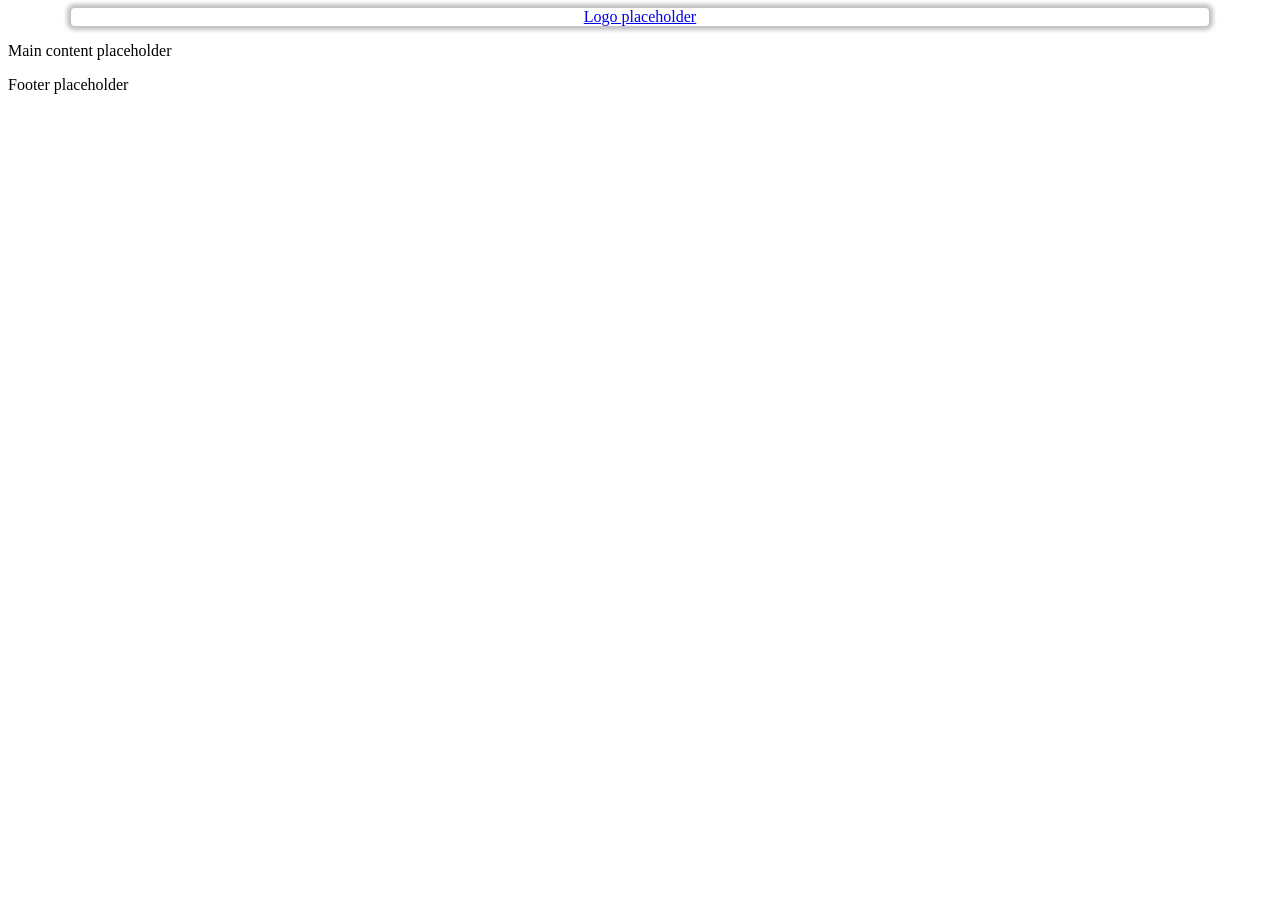
==== index.html @ 46c883f5 "Initial commit with tbase website architecture This is the initial commit for the website rebuilding" ====
<!DOCTYPE html>
<!-- Nikkoshi Pearls website | EN / Main -->
<html lang="en">
<!-- Defining head elements including link to stylesheet & js main script -->
<head>
    <meta charset="UTF-8">
    <meta name="viewport" content="width=device-width, initial-scale=1.0">
    <link rel="stylesheet" type="text/css" href="ressources/static/css/style.css">
    <title>Nikkoshi Pearls</title>
</head>
<header id="home">
    <nav id="HeaderFrame">
        <a href="#home" id="homebtn">Logo placeholder<img src=""></a>
    </nav>
    
</header>
<body>
    <div>
        <p>Main content placeholder</p>
    </div>
    <script src="ressources/script/main.js"></script>
</body>
<footer>
    Footer placeholder
</footer>
</html>
---- ressources/static/css/style.css ----
/* For debugging & test purposes */
html { scroll-behavior: smooth; }

body {
    background-color: white;
} 

#home {
    padding-inline: 5%;
    align-items: center;
    text-align: center;
    margin: auto;
}

#HeaderFrame {
    box-shadow: 0 0 0.25em 0.25em rgba(0, 0, 0, 0.25);
    border-radius: 4px;
}
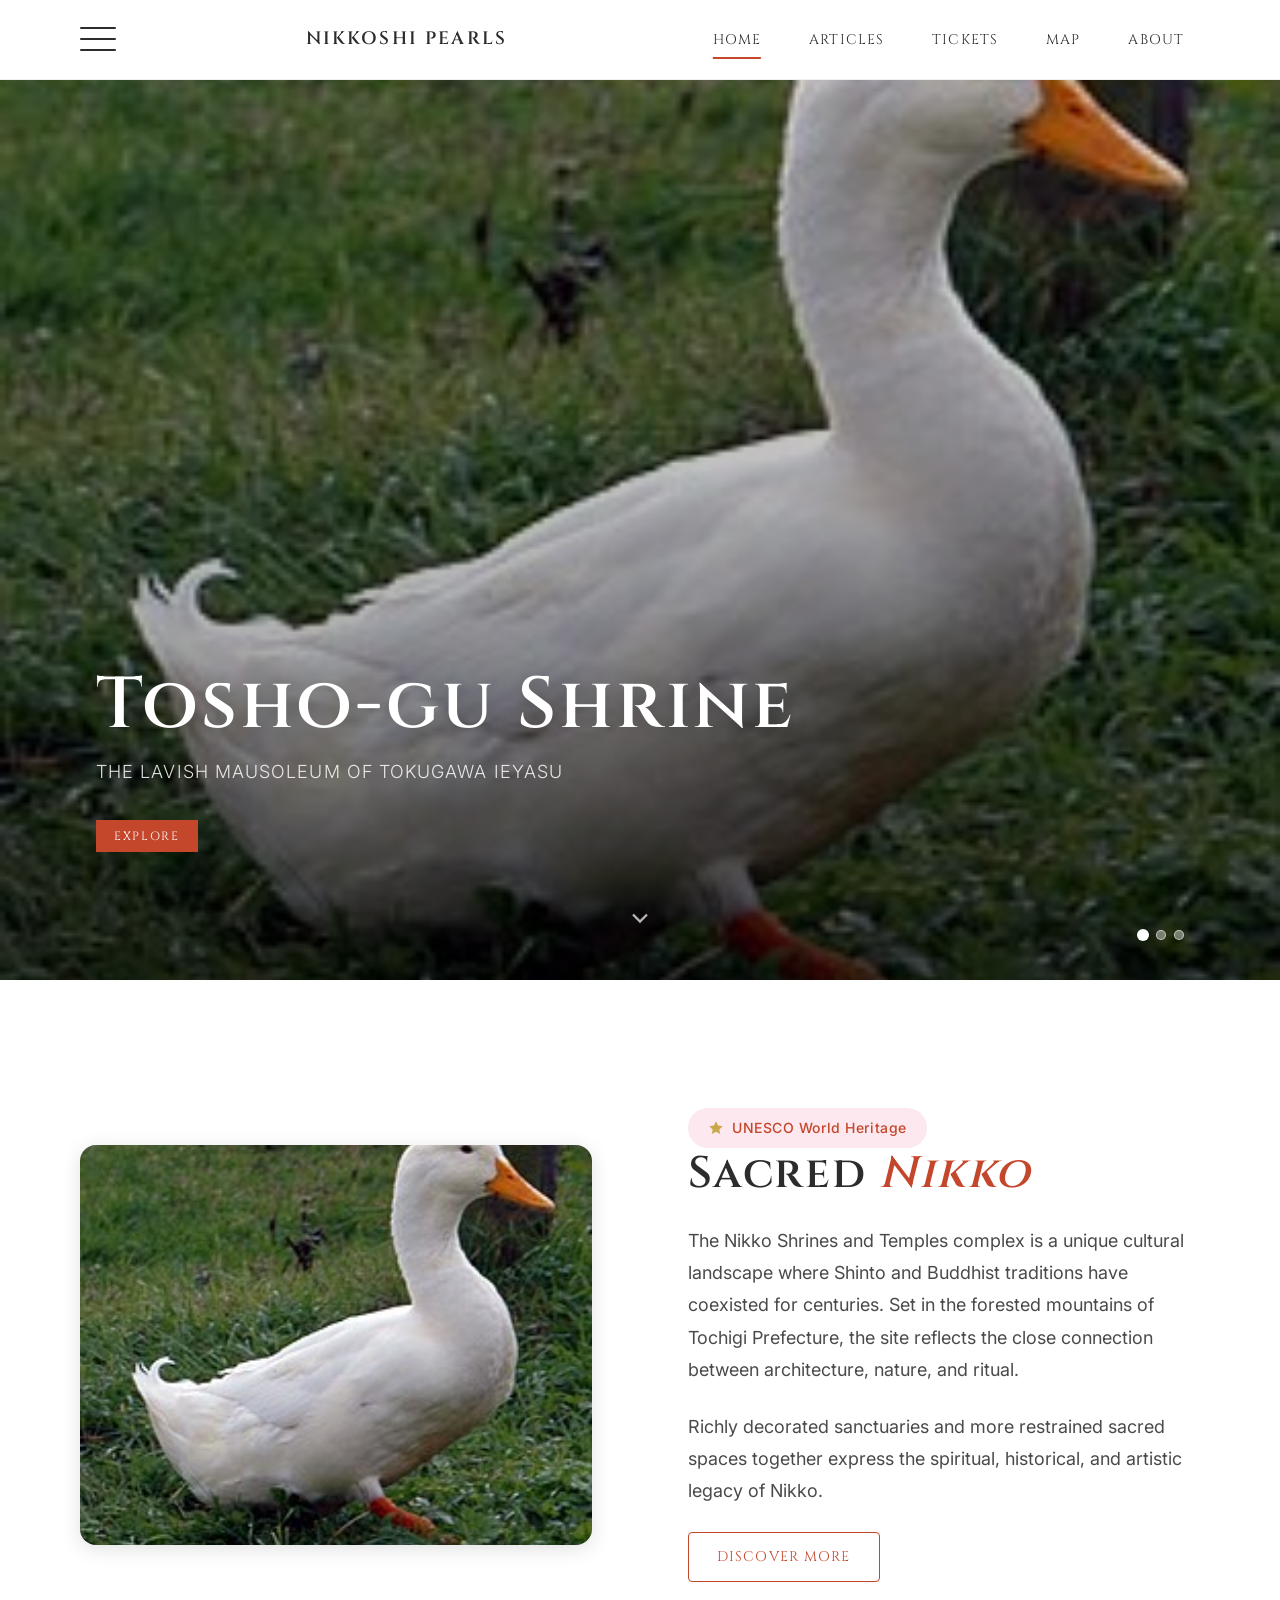
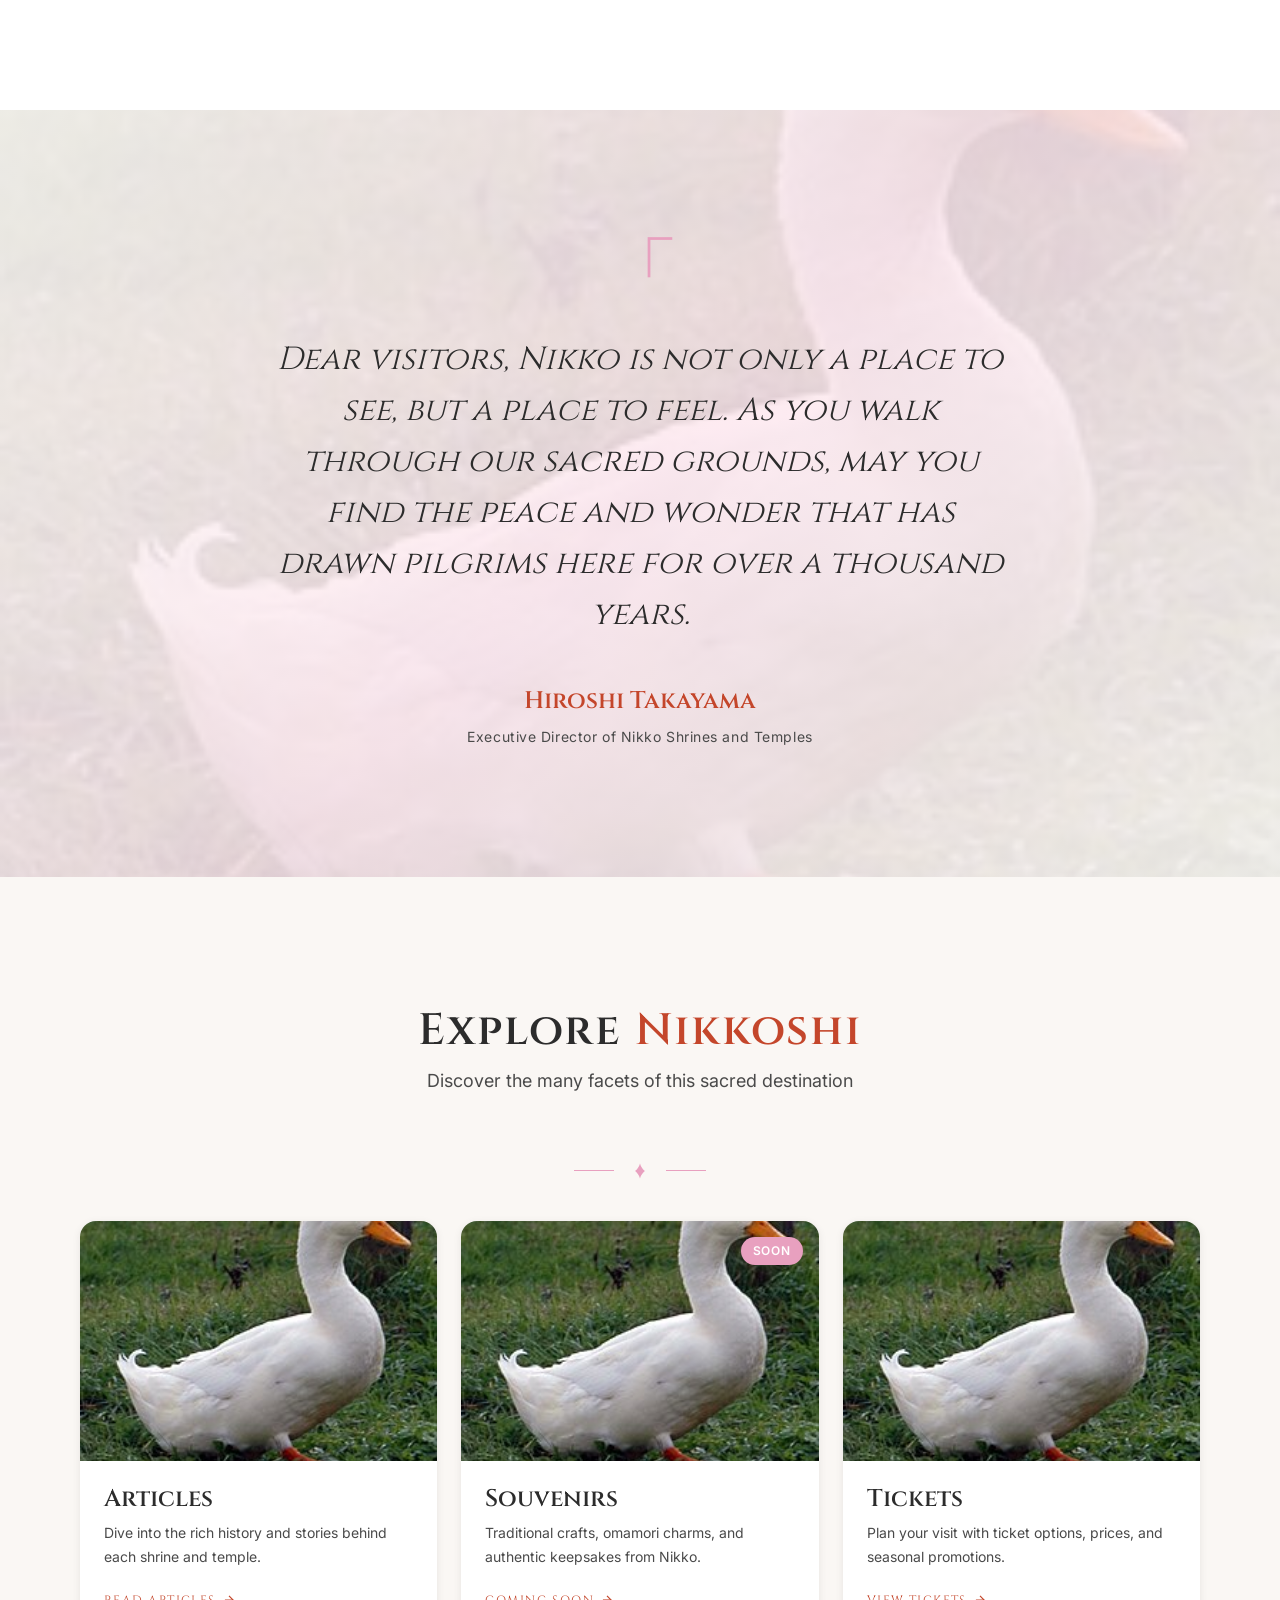
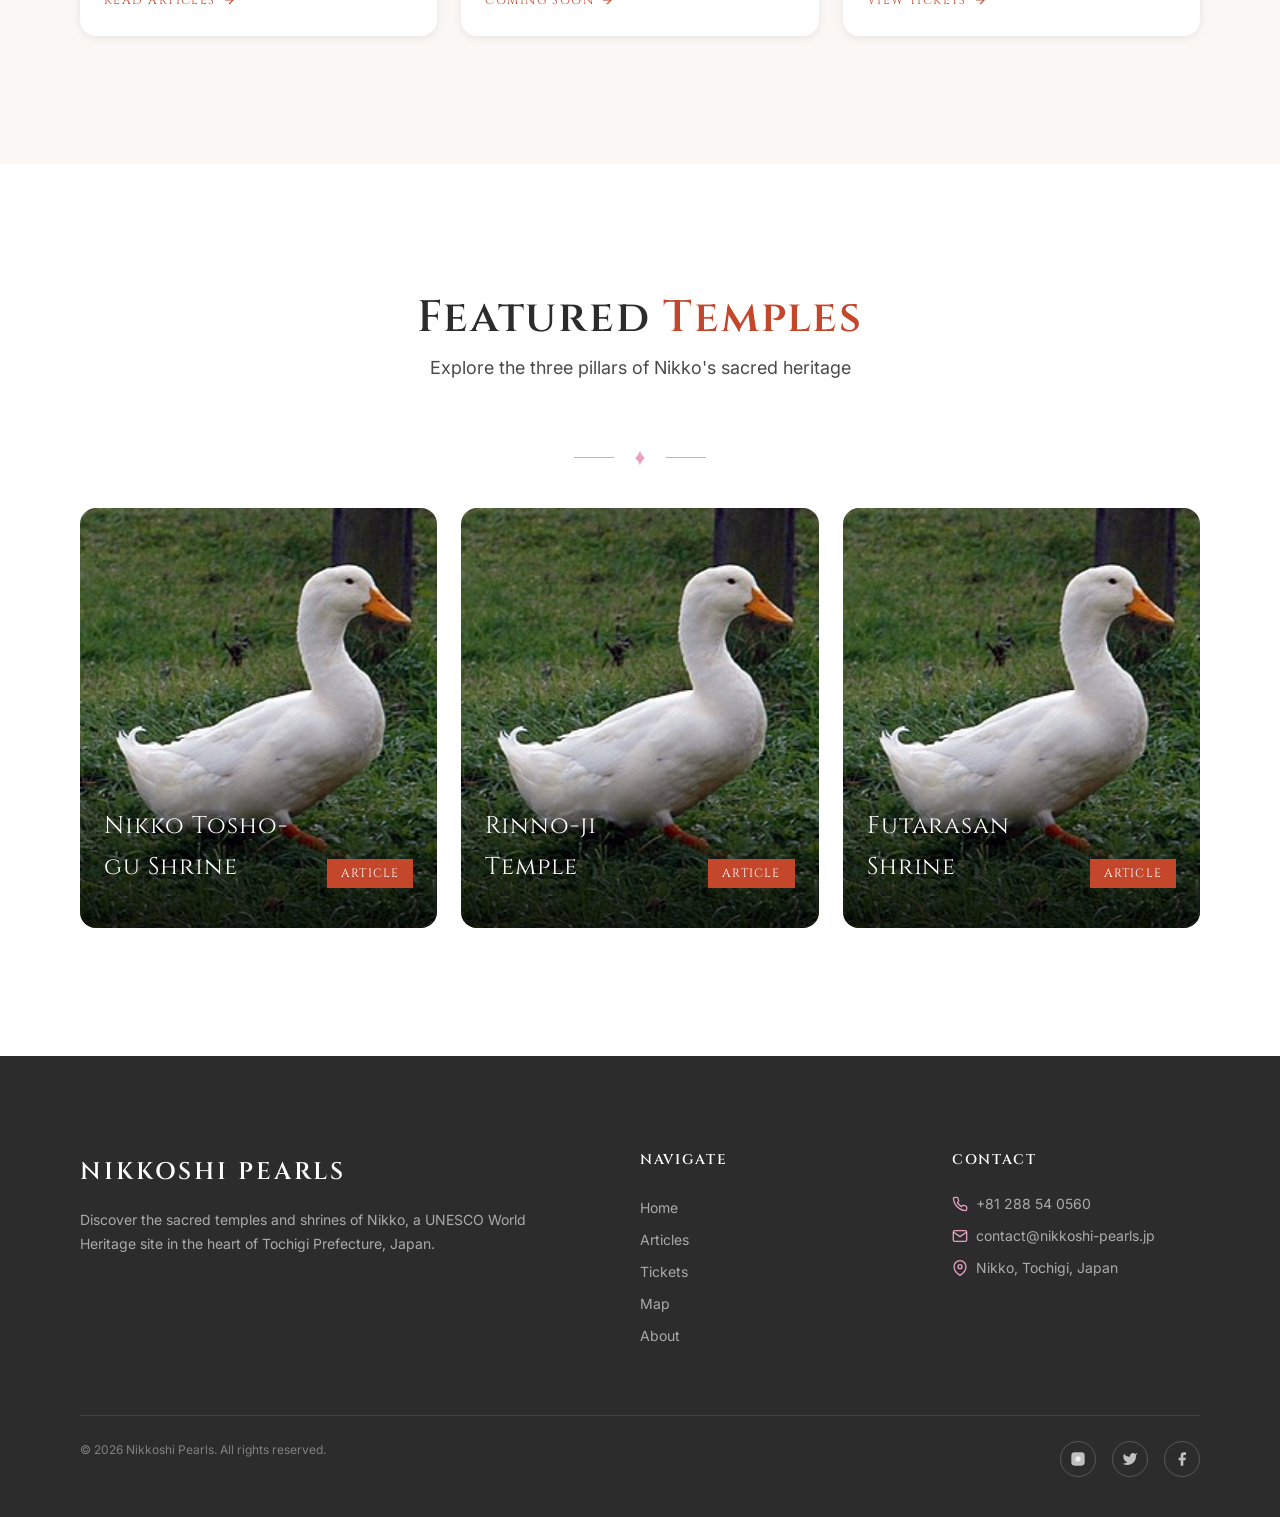
==== commit 790fd862: "Add temple and tickets pages with responsive design and structured content" ====
--- a/index.html
+++ b/index.html
@@ -1,26 +1,286 @@
 <!DOCTYPE html>
 <!-- Nikkoshi Pearls website | EN / Main -->
 <html lang="en">
-<!-- Defining head elements including link to stylesheet & js main script -->
 <head>
     <meta charset="UTF-8">
     <meta name="viewport" content="width=device-width, initial-scale=1.0">
-    <link rel="stylesheet" type="text/css" href="ressources/static/css/style.css">
-    <title>Nikkoshi Pearls</title>
+    <meta name="description" content="Nikkoshi Pearls — Discover the sacred temples and shrines of Nikko, a UNESCO World Heritage site nestled in the mountains of Tochigi Prefecture, Japan.">
+    <meta property="og:title" content="Nikkoshi Pearls — Nikko Temples & Shrines">
+    <meta property="og:description" content="Explore centuries of spiritual heritage at the Nikko Shrines and Temples complex.">
+    <meta property="og:type" content="website">
+
+    <!-- Google Fonts -->
+    <link rel="preconnect" href="https://fonts.googleapis.com">
+    <link rel="preconnect" href="https://fonts.gstatic.com" crossorigin>
+    <link href="https://fonts.googleapis.com/css2?family=Cinzel:wght@400;500;600;700&family=Inter:wght@300;400;500;600&display=swap" rel="stylesheet">
+
+    <!-- Stylesheets -->
+    <link rel="stylesheet" type="text/css" href="ressources/static/css/base.css">
+    <link rel="stylesheet" type="text/css" href="ressources/static/css/home.css">
+
+    <title>Nikkoshi Pearls — Temples & Shrines of Nikko</title>
 </head>
-<header id="home">
-    <nav id="HeaderFrame">
-        <a href="#home" id="homebtn">Logo placeholder<img src=""></a>
-    </nav>
-    
-</header>
 <body>
-    <div>
-        <p>Main content placeholder</p>
+    <!-- ======================== HEADER ======================== -->
+    <header class="site-header" id="site-header">
+        <div class="header-inner">
+            <button class="burger-btn" id="burger-btn" aria-label="Toggle menu">
+                <span></span>
+                <span></span>
+                <span></span>
+            </button>
+
+            <a href="index.html" class="site-logo">
+                <span class="site-logo-text">Nikkoshi Pearls</span>
+            </a>
+
+            <nav class="header-nav">
+                <a href="index.html" class="active">Home</a>
+                <a href="articles.html">Articles</a>
+                <a href="tickets.html">Tickets</a>
+                <a href="map.html">Map</a>
+                <a href="about.html">About</a>
+            </nav>
+        </div>
+    </header>
+
+    <!-- ======================== DROPDOWN MENU ======================== -->
+    <div class="overlay-scrim" id="overlay-scrim"></div>
+    <div class="overlay-menu" id="overlay-menu">
+        <nav class="overlay-nav">
+            <a href="index.html">Home</a>
+            <a href="articles.html">Articles</a>
+            <a href="tickets.html">Tickets</a>
+            <a href="map.html">Map</a>
+            <a href="about.html">About</a>
+            <div class="overlay-divider"></div>
+            <a href="temple.html?id=toshogu">Nikko Tosho-gu</a>
+            <a href="temple.html?id=rinnoji">Rinno-ji Temple</a>
+            <a href="temple.html?id=futarasan">Futarasan Shrine</a>
+        </nav>
+        <div class="overlay-contact">
+            <p>contact@nikkoshi-pearls.jp</p>
+            <p>+81 288 54 0560</p>
+        </div>
     </div>
+
+    <main>
+        <!-- ======================== HERO SECTION ======================== -->
+        <section class="hero" id="hero">
+            <div class="hero-slider" id="hero-slider">
+                <div class="hero-slide active">
+                    <img src="ressources/static/img/placeholder_img.jpg" alt="Nikko Tosho-gu Shrine">
+                    <div class="hero-slide-overlay">
+                        <h1 class="hero-slide-title">Tosho-gu Shrine</h1>
+                        <p class="hero-slide-subtitle">The Lavish Mausoleum of Tokugawa Ieyasu</p>
+                        <a href="temple.html?id=toshogu" class="hero-slide-tag">Explore</a>
+                    </div>
+                </div>
+                <div class="hero-slide">
+                    <img src="ressources/static/img/placeholder_img.jpg" alt="Rinno-ji Temple">
+                    <div class="hero-slide-overlay">
+                        <h1 class="hero-slide-title">Rinno-ji Temple</h1>
+                        <p class="hero-slide-subtitle">Ancient Buddhist Temple of the Tendai Sect</p>
+                        <a href="temple.html?id=rinnoji" class="hero-slide-tag">Explore</a>
+                    </div>
+                </div>
+                <div class="hero-slide">
+                    <img src="ressources/static/img/placeholder_img.jpg" alt="Futarasan Shrine">
+                    <div class="hero-slide-overlay">
+                        <h1 class="hero-slide-title">Futarasan Shrine</h1>
+                        <p class="hero-slide-subtitle">Guardian Shrine of the Sacred Mountains</p>
+                        <a href="temple.html?id=futarasan" class="hero-slide-tag">Explore</a>
+                    </div>
+                </div>
+            </div>
+
+            <div class="hero-dots" id="hero-dots">
+                <button class="hero-dot active" data-slide="0" aria-label="Slide 1"></button>
+                <button class="hero-dot" data-slide="1" aria-label="Slide 2"></button>
+                <button class="hero-dot" data-slide="2" aria-label="Slide 3"></button>
+            </div>
+
+            <a href="#about" class="hero-scroll" aria-label="Scroll down">
+                <svg viewBox="0 0 24 24"><polyline points="6 9 12 15 18 9"></polyline></svg>
+            </a>
+        </section>
+
+        <!-- ======================== ABOUT SECTION ======================== -->
+        <section class="about section-padding" id="about">
+            <div class="container">
+                <div class="about-grid">
+                    <div class="about-image reveal-left">
+                        <img src="ressources/static/img/placeholder_img.jpg" alt="Sacred Nikko pagoda">
+                    </div>
+                    <div class="about-content reveal-right">
+                        <div class="about-badge">
+                            <svg viewBox="0 0 24 24"><polygon points="12 2 15.09 8.26 22 9.27 17 14.14 18.18 21.02 12 17.77 5.82 21.02 7 14.14 2 9.27 8.91 8.26 12 2"/></svg>
+                            UNESCO World Heritage
+                        </div>
+                        <h2>Sacred <span class="text-accent">Nikko</span></h2>
+                        <p>The Nikko Shrines and Temples complex is a unique cultural landscape where Shinto and Buddhist traditions have coexisted for centuries. Set in the forested mountains of Tochigi Prefecture, the site reflects the close connection between architecture, nature, and ritual.</p>
+                        <p>Richly decorated sanctuaries and more restrained sacred spaces together express the spiritual, historical, and artistic legacy of Nikko.</p>
+                        <a href="articles.html" class="btn btn-outline">Discover More</a>
+                    </div>
+                </div>
+            </div>
+        </section>
+
+        <!-- ======================== QUOTE SECTION ======================== -->
+        <section class="quote-section" id="quote">
+            <div class="quote-bg">
+                <img src="ressources/static/img/placeholder_img.jpg" alt="Nikko forest path">
+            </div>
+            <div class="container">
+                <div class="quote-content reveal">
+                    <div class="quote-mark">&#x300C;</div>
+                    <p class="quote-text">Dear visitors, Nikko is not only a place to see, but a place to feel. As you walk through our sacred grounds, may you find the peace and wonder that has drawn pilgrims here for over a thousand years.</p>
+                    <div class="quote-attribution">
+                        <span class="quote-author">Hiroshi Takayama</span>
+                        <span class="quote-role">Executive Director of Nikko Shrines and Temples</span>
+                    </div>
+                </div>
+            </div>
+        </section>
+
+        <!-- ======================== EXPLORE SECTION ======================== -->
+        <section class="explore section-padding" id="explore">
+            <div class="container">
+                <div class="explore-header reveal">
+                    <h2>Explore <span class="text-accent">Nikkoshi</span></h2>
+                    <p>Discover the many facets of this sacred destination</p>
+                </div>
+
+                <div class="section-divider">
+                    <svg viewBox="0 0 24 24"><path d="M12 3c-1.5 6-6 9-6 9s4.5 3 6 9c1.5-6 6-9 6-9s-4.5-3-6-9z"/></svg>
+                </div>
+
+                <div class="explore-grid">
+                    <a href="articles.html" class="explore-card reveal delay-1">
+                        <div class="explore-card-image">
+                            <img src="ressources/static/img/placeholder_img.jpg" alt="Articles">
+                        </div>
+                        <div class="explore-card-body">
+                            <h3 class="explore-card-title">Articles</h3>
+                            <p class="explore-card-desc">Dive into the rich history and stories behind each shrine and temple.</p>
+                            <span class="explore-card-link">Read Articles <svg viewBox="0 0 24 24"><line x1="5" y1="12" x2="19" y2="12"/><polyline points="12 5 19 12 12 19"/></svg></span>
+                        </div>
+                    </a>
+                    <div class="explore-card reveal delay-2">
+                        <span class="explore-card-badge">Soon</span>
+                        <div class="explore-card-image">
+                            <img src="ressources/static/img/placeholder_img.jpg" alt="Souvenirs">
+                        </div>
+                        <div class="explore-card-body">
+                            <h3 class="explore-card-title">Souvenirs</h3>
+                            <p class="explore-card-desc">Traditional crafts, omamori charms, and authentic keepsakes from Nikko.</p>
+                            <span class="explore-card-link">Coming Soon <svg viewBox="0 0 24 24"><line x1="5" y1="12" x2="19" y2="12"/><polyline points="12 5 19 12 12 19"/></svg></span>
+                        </div>
+                    </div>
+                    <a href="tickets.html" class="explore-card reveal delay-3">
+                        <div class="explore-card-image">
+                            <img src="ressources/static/img/placeholder_img.jpg" alt="Tickets">
+                        </div>
+                        <div class="explore-card-body">
+                            <h3 class="explore-card-title">Tickets</h3>
+                            <p class="explore-card-desc">Plan your visit with ticket options, prices, and seasonal promotions.</p>
+                            <span class="explore-card-link">View Tickets <svg viewBox="0 0 24 24"><line x1="5" y1="12" x2="19" y2="12"/><polyline points="12 5 19 12 12 19"/></svg></span>
+                        </div>
+                    </a>
+                </div>
+            </div>
+        </section>
+
+        <!-- ======================== FEATURED ARTICLES ======================== -->
+        <section class="articles section-padding" id="articles">
+            <div class="container">
+                <div class="articles-header reveal">
+                    <h2>Featured <span class="text-accent">Temples</span></h2>
+                    <p>Explore the three pillars of Nikko's sacred heritage</p>
+                </div>
+
+                <div class="section-divider">
+                    <svg viewBox="0 0 24 24"><path d="M12 3c-1.5 6-6 9-6 9s4.5 3 6 9c1.5-6 6-9 6-9s-4.5-3-6-9z"/></svg>
+                </div>
+
+                <div class="articles-grid">
+                    <a href="temple.html?id=toshogu" class="article-card reveal-scale delay-1">
+                        <img src="ressources/static/img/placeholder_img.jpg" alt="Nikko Tosho-gu Shrine">
+                        <div class="article-card-overlay">
+                            <span class="article-card-title">Nikko Tosho-gu Shrine</span>
+                            <span class="article-card-tag">Article</span>
+                        </div>
+                    </a>
+                    <a href="temple.html?id=rinnoji" class="article-card reveal-scale delay-2">
+                        <img src="ressources/static/img/placeholder_img.jpg" alt="Rinno-ji Temple">
+                        <div class="article-card-overlay">
+                            <span class="article-card-title">Rinno-ji Temple</span>
+                            <span class="article-card-tag">Article</span>
+                        </div>
+                    </a>
+                    <a href="temple.html?id=futarasan" class="article-card reveal-scale delay-3">
+                        <img src="ressources/static/img/placeholder_img.jpg" alt="Futarasan Shrine">
+                        <div class="article-card-overlay">
+                            <span class="article-card-title">Futarasan Shrine</span>
+                            <span class="article-card-tag">Article</span>
+                        </div>
+                    </a>
+                </div>
+            </div>
+        </section>
+    </main>
+
+    <!-- ======================== FOOTER ======================== -->
+    <footer class="site-footer">
+        <div class="container">
+            <div class="footer-grid">
+                <div class="footer-brand">
+                    <span class="site-logo-text">Nikkoshi Pearls</span>
+                    <p>Discover the sacred temples and shrines of Nikko, a UNESCO World Heritage site in the heart of Tochigi Prefecture, Japan.</p>
+                </div>
+                <div>
+                    <h4 class="footer-heading">Navigate</h4>
+                    <div class="footer-links">
+                        <a href="index.html">Home</a>
+                        <a href="articles.html">Articles</a>
+                        <a href="tickets.html">Tickets</a>
+                        <a href="map.html">Map</a>
+                        <a href="about.html">About</a>
+                    </div>
+                </div>
+                <div>
+                    <h4 class="footer-heading">Contact</h4>
+                    <div class="footer-contact-item">
+                        <svg viewBox="0 0 24 24"><path d="M22 16.92v3a2 2 0 0 1-2.18 2 19.79 19.79 0 0 1-8.63-3.07 19.5 19.5 0 0 1-6-6 19.79 19.79 0 0 1-3.07-8.67A2 2 0 0 1 4.11 2h3a2 2 0 0 1 2 1.72c.127.96.361 1.903.7 2.81a2 2 0 0 1-.45 2.11L8.09 9.91a16 16 0 0 0 6 6l1.27-1.27a2 2 0 0 1 2.11-.45c.907.339 1.85.573 2.81.7A2 2 0 0 1 22 16.92z"/></svg>
+                        <span>+81 288 54 0560</span>
+                    </div>
+                    <div class="footer-contact-item">
+                        <svg viewBox="0 0 24 24"><path d="M4 4h16c1.1 0 2 .9 2 2v12c0 1.1-.9 2-2 2H4c-1.1 0-2-.9-2-2V6c0-1.1.9-2 2-2z"/><polyline points="22,6 12,13 2,6"/></svg>
+                        <span>contact@nikkoshi-pearls.jp</span>
+                    </div>
+                    <div class="footer-contact-item">
+                        <svg viewBox="0 0 24 24"><path d="M21 10c0 7-9 13-9 13s-9-6-9-13a9 9 0 0 1 18 0z"/><circle cx="12" cy="10" r="3"/></svg>
+                        <span>Nikko, Tochigi, Japan</span>
+                    </div>
+                </div>
+            </div>
+            <div class="footer-bottom">
+                <p>&copy; 2026 Nikkoshi Pearls. All rights reserved.</p>
+                <div class="footer-socials">
+                    <a href="#" aria-label="Instagram">
+                        <svg viewBox="0 0 24 24"><rect x="2" y="2" width="20" height="20" rx="5" ry="5"/><path d="M16 11.37A4 4 0 1112.63 8 4 4 0 0116 11.37z"/><line x1="17.5" y1="6.5" x2="17.51" y2="6.5"/></svg>
+                    </a>
+                    <a href="#" aria-label="Twitter">
+                        <svg viewBox="0 0 24 24"><path d="M23 3a10.9 10.9 0 01-3.14 1.53 4.48 4.48 0 00-7.86 3v1A10.66 10.66 0 013 4s-4 9 5 13a11.64 11.64 0 01-7 2c9 5 20 0 20-11.5a4.5 4.5 0 00-.08-.83A7.72 7.72 0 0023 3z"/></svg>
+                    </a>
+                    <a href="#" aria-label="Facebook">
+                        <svg viewBox="0 0 24 24"><path d="M18 2h-3a5 5 0 00-5 5v3H7v4h3v8h4v-8h3l1-4h-4V7a1 1 0 011-1h3z"/></svg>
+                    </a>
+                </div>
+            </div>
+        </div>
+    </footer>
+
     <script src="ressources/script/main.js"></script>
 </body>
-<footer>
-    Footer placeholder
-</footer>
 </html>
--- a/ressources/static/css/base.css
+++ b/ressources/static/css/base.css
@@ -0,0 +1,840 @@
+/* ============================================
+   NIKKOSHI PEARLS — Base Styles
+   Shared across all pages
+   ============================================ */
+
+/* --- Google Fonts loaded in HTML --- */
+
+/* ===================== CSS VARIABLES ===================== */
+:root {
+    /* Colors */
+    --color-white: #FFFFFF;
+    --color-snow: #FAF7F4;
+    --color-charcoal: #2C2C2C;
+    --color-charcoal-light: #4A4A4A;
+    --color-vermillion: #C4462B;
+    --color-vermillion-dark: #A33822;
+    --color-sakura: #E8A0BF;
+    --color-sakura-light: #FDE8EF;
+    --color-gold: #C9A84C;
+    --color-gold-light: #E8D9A0;
+    --color-overlay: rgba(44, 44, 44, 0.7);
+    --color-overlay-light: rgba(44, 44, 44, 0.4);
+
+    /* Typography */
+    --font-display: 'Cinzel', serif;
+    --font-body: 'Inter', sans-serif;
+    --font-size-xs: 0.75rem;
+    --font-size-sm: 0.875rem;
+    --font-size-base: 1rem;
+    --font-size-md: 1.125rem;
+    --font-size-lg: 1.5rem;
+    --font-size-xl: 2rem;
+    --font-size-2xl: 2.75rem;
+    --font-size-3xl: 3.5rem;
+    --font-size-hero: 4.5rem;
+
+    /* Spacing */
+    --space-xs: 0.5rem;
+    --space-sm: 1rem;
+    --space-md: 1.5rem;
+    --space-lg: 2.5rem;
+    --space-xl: 4rem;
+    --space-2xl: 6rem;
+    --space-3xl: 8rem;
+
+    /* Layout */
+    --max-width: 1200px;
+    --header-height: 80px;
+    --header-height-compact: 60px;
+
+    /* Transitions */
+    --transition-fast: 0.2s ease;
+    --transition-base: 0.4s ease;
+    --transition-slow: 0.7s ease;
+    --transition-slider: 1s ease-in-out;
+
+    /* Shadows */
+    --shadow-sm: 0 2px 8px rgba(0, 0, 0, 0.08);
+    --shadow-md: 0 4px 20px rgba(0, 0, 0, 0.12);
+    --shadow-lg: 0 8px 40px rgba(0, 0, 0, 0.16);
+    --shadow-card: 0 2px 16px rgba(196, 70, 43, 0.08);
+
+    /* Border Radius */
+    --radius-sm: 4px;
+    --radius-md: 8px;
+    --radius-lg: 16px;
+    --radius-xl: 24px;
+}
+
+/* ===================== RESET ===================== */
+*,
+*::before,
+*::after {
+    margin: 0;
+    padding: 0;
+    box-sizing: border-box;
+}
+
+html {
+    scroll-behavior: smooth;
+    font-size: 16px;
+    -webkit-font-smoothing: antialiased;
+    -moz-osx-font-smoothing: grayscale;
+}
+
+body {
+    font-family: var(--font-body);
+    font-size: var(--font-size-base);
+    color: var(--color-charcoal);
+    background-color: var(--color-white);
+    line-height: 1.7;
+    overflow-x: hidden;
+}
+
+body.menu-open {
+    overflow: hidden;
+}
+
+img {
+    max-width: 100%;
+    height: auto;
+    display: block;
+}
+
+a {
+    text-decoration: none;
+    color: inherit;
+    transition: color var(--transition-fast);
+}
+
+a:hover {
+    color: var(--color-vermillion);
+}
+
+ul,
+ol {
+    list-style: none;
+}
+
+button {
+    border: none;
+    background: none;
+    cursor: pointer;
+    font-family: inherit;
+}
+
+/* ===================== TYPOGRAPHY ===================== */
+h1,
+h2,
+h3,
+h4,
+h5,
+h6 {
+    font-family: var(--font-display);
+    font-weight: 600;
+    line-height: 1.2;
+    color: var(--color-charcoal);
+}
+
+h1 {
+    font-size: var(--font-size-hero);
+}
+
+h2 {
+    font-size: var(--font-size-2xl);
+    letter-spacing: 0.04em;
+}
+
+h3 {
+    font-size: var(--font-size-xl);
+}
+
+h4 {
+    font-size: var(--font-size-lg);
+}
+
+p {
+    margin-bottom: var(--space-sm);
+    color: var(--color-charcoal-light);
+}
+
+.text-accent {
+    color: var(--color-vermillion);
+}
+
+.text-gold {
+    color: var(--color-gold);
+}
+
+/* ===================== UTILITIES ===================== */
+.container {
+    width: 100%;
+    max-width: var(--max-width);
+    margin: 0 auto;
+    padding: 0 var(--space-lg);
+}
+
+.section-padding {
+    padding: var(--space-3xl) 0;
+}
+
+.section-padding-sm {
+    padding: var(--space-xl) 0;
+}
+
+/* ===================== ANIMATIONS ===================== */
+@keyframes fadeIn {
+    from {
+        opacity: 0;
+    }
+
+    to {
+        opacity: 1;
+    }
+}
+
+@keyframes slideUp {
+    from {
+        opacity: 0;
+        transform: translateY(40px);
+    }
+
+    to {
+        opacity: 1;
+        transform: translateY(0);
+    }
+}
+
+@keyframes slideInLeft {
+    from {
+        opacity: 0;
+        transform: translateX(-40px);
+    }
+
+    to {
+        opacity: 1;
+        transform: translateX(0);
+    }
+}
+
+@keyframes slideInRight {
+    from {
+        opacity: 0;
+        transform: translateX(40px);
+    }
+
+    to {
+        opacity: 1;
+        transform: translateX(0);
+    }
+}
+
+@keyframes scaleIn {
+    from {
+        opacity: 0;
+        transform: scale(0.95);
+    }
+
+    to {
+        opacity: 1;
+        transform: scale(1);
+    }
+}
+
+@keyframes float {
+
+    0%,
+    100% {
+        transform: translateY(0);
+    }
+
+    50% {
+        transform: translateY(-8px);
+    }
+}
+
+@keyframes shimmer {
+    0% {
+        background-position: -200% 0;
+    }
+
+    100% {
+        background-position: 200% 0;
+    }
+}
+
+/* Scroll-reveal classes */
+.reveal {
+    opacity: 0;
+    transform: translateY(30px);
+    transition: opacity var(--transition-slow), transform var(--transition-slow);
+}
+
+.reveal.revealed {
+    opacity: 1;
+    transform: translateY(0);
+}
+
+.reveal-left {
+    opacity: 0;
+    transform: translateX(-30px);
+    transition: opacity var(--transition-slow), transform var(--transition-slow);
+}
+
+.reveal-left.revealed {
+    opacity: 1;
+    transform: translateX(0);
+}
+
+.reveal-right {
+    opacity: 0;
+    transform: translateX(30px);
+    transition: opacity var(--transition-slow), transform var(--transition-slow);
+}
+
+.reveal-right.revealed {
+    opacity: 1;
+    transform: translateX(0);
+}
+
+.reveal-scale {
+    opacity: 0;
+    transform: scale(0.92);
+    transition: opacity var(--transition-slow), transform var(--transition-slow);
+}
+
+.reveal-scale.revealed {
+    opacity: 1;
+    transform: scale(1);
+}
+
+/* Staggered delays */
+.delay-1 {
+    transition-delay: 0.1s;
+}
+
+.delay-2 {
+    transition-delay: 0.2s;
+}
+
+.delay-3 {
+    transition-delay: 0.3s;
+}
+
+.delay-4 {
+    transition-delay: 0.4s;
+}
+
+/* ===================== HEADER ===================== */
+.site-header {
+    position: fixed;
+    top: 0;
+    left: 0;
+    width: 100%;
+    height: var(--header-height);
+    z-index: 1000;
+    background: rgba(255, 255, 255, 0.95);
+    backdrop-filter: blur(12px);
+    -webkit-backdrop-filter: blur(12px);
+    border-bottom: 1px solid rgba(0, 0, 0, 0.06);
+    transition: all var(--transition-base);
+    display: flex;
+    align-items: center;
+}
+
+.site-header.compact {
+    height: var(--header-height-compact);
+    box-shadow: var(--shadow-sm);
+}
+
+.header-inner {
+    display: flex;
+    align-items: center;
+    justify-content: space-between;
+    width: 100%;
+    max-width: var(--max-width);
+    margin: 0 auto;
+    padding: 0 var(--space-lg);
+}
+
+/* Burger Button */
+.burger-btn {
+    width: 36px;
+    height: 24px;
+    position: relative;
+    z-index: 1100;
+    display: flex;
+    flex-direction: column;
+    justify-content: space-between;
+}
+
+.burger-btn span {
+    display: block;
+    width: 100%;
+    height: 2px;
+    background: var(--color-charcoal);
+    border-radius: 2px;
+    transition: all var(--transition-base);
+    transform-origin: center;
+}
+
+.burger-btn.active span:nth-child(1) {
+    transform: translateY(11px) rotate(45deg);
+}
+
+.burger-btn.active span:nth-child(2) {
+    opacity: 0;
+    transform: scaleX(0);
+}
+
+.burger-btn.active span:nth-child(3) {
+    transform: translateY(-11px) rotate(-45deg);
+}
+
+/* Logo */
+.site-logo {
+    display: flex;
+    align-items: center;
+    gap: var(--space-sm);
+    text-decoration: none;
+}
+
+.site-logo img {
+    height: 40px;
+    width: auto;
+}
+
+.site-logo-text {
+    font-family: var(--font-display);
+    font-size: var(--font-size-md);
+    font-weight: 600;
+    letter-spacing: 0.12em;
+    text-transform: uppercase;
+    color: var(--color-charcoal);
+}
+
+.compact .site-logo img {
+    height: 32px;
+}
+
+/* Header nav links (desktop) */
+.header-nav {
+    display: none;
+}
+
+.header-nav a {
+    font-family: var(--font-display);
+    font-size: var(--font-size-sm);
+    letter-spacing: 0.08em;
+    text-transform: uppercase;
+    padding: var(--space-xs) var(--space-sm);
+    position: relative;
+}
+
+.header-nav a::after {
+    content: '';
+    position: absolute;
+    bottom: 0;
+    left: 50%;
+    transform: translateX(-50%);
+    width: 0;
+    height: 2px;
+    background: var(--color-vermillion);
+    transition: width var(--transition-base);
+}
+
+.header-nav a:hover::after,
+.header-nav a.active::after {
+    width: 60%;
+}
+
+/* ===================== DROPDOWN MENU (Glassmorphic) ===================== */
+.overlay-menu {
+    position: fixed;
+    top: var(--header-height);
+    left: var(--space-lg);
+    right: auto;
+    width: 320px;
+    max-height: calc(100vh - var(--header-height) - 2rem);
+    overflow-y: auto;
+    background: rgba(255, 255, 255, 0.55);
+    backdrop-filter: blur(24px) saturate(1.4);
+    -webkit-backdrop-filter: blur(24px) saturate(1.4);
+    border: 1px solid rgba(255, 255, 255, 0.5);
+    border-radius: var(--radius-xl);
+    box-shadow: 0 8px 40px rgba(0, 0, 0, 0.12), 0 0 0 1px rgba(255, 255, 255, 0.3) inset;
+    z-index: 1050;
+    padding: var(--space-md) var(--space-lg);
+    opacity: 0;
+    visibility: hidden;
+    transform: translateY(-12px) scale(0.97);
+    transform-origin: top left;
+    transition: opacity 0.3s ease, visibility 0.3s ease, transform 0.3s cubic-bezier(0.34, 1.56, 0.64, 1);
+}
+
+.compact~.overlay-menu,
+.site-header.compact~.overlay-menu {
+    top: var(--header-height-compact);
+}
+
+.overlay-menu.active {
+    opacity: 1;
+    visibility: visible;
+    transform: translateY(0) scale(1);
+}
+
+/* Scrim behind dropdown */
+.overlay-scrim {
+    position: fixed;
+    top: 0;
+    left: 0;
+    width: 100%;
+    height: 100%;
+    z-index: 1040;
+    background: rgba(0, 0, 0, 0.08);
+    opacity: 0;
+    visibility: hidden;
+    transition: opacity 0.3s ease, visibility 0.3s ease;
+}
+
+.overlay-scrim.active {
+    opacity: 1;
+    visibility: visible;
+}
+
+.overlay-nav {
+    display: flex;
+    flex-direction: column;
+    gap: 2px;
+}
+
+.overlay-nav a {
+    font-family: var(--font-display);
+    font-size: var(--font-size-base);
+    font-weight: 500;
+    letter-spacing: 0.06em;
+    text-transform: uppercase;
+    color: var(--color-charcoal);
+    padding: 10px 14px;
+    border-radius: var(--radius-md);
+    display: block;
+    transform: translateY(8px);
+    opacity: 0;
+    transition: transform 0.3s ease, opacity 0.3s ease, background 0.2s ease, color 0.2s ease;
+}
+
+.overlay-menu.active .overlay-nav a {
+    transform: translateY(0);
+    opacity: 1;
+}
+
+.overlay-nav a:nth-child(1) {
+    transition-delay: 0.04s;
+}
+
+.overlay-nav a:nth-child(2) {
+    transition-delay: 0.08s;
+}
+
+.overlay-nav a:nth-child(3) {
+    transition-delay: 0.12s;
+}
+
+.overlay-nav a:nth-child(4) {
+    transition-delay: 0.16s;
+}
+
+.overlay-nav a:nth-child(5) {
+    transition-delay: 0.2s;
+}
+
+.overlay-nav a:nth-child(6) {
+    transition-delay: 0.24s;
+}
+
+.overlay-nav a:nth-child(7) {
+    transition-delay: 0.28s;
+}
+
+.overlay-nav a:hover {
+    background: rgba(196, 70, 43, 0.08);
+    color: var(--color-vermillion);
+}
+
+.overlay-divider {
+    width: 100%;
+    height: 1px;
+    background: linear-gradient(to left, transparent, var(--color-sakura), transparent);
+    margin: var(--space-xs) 0;
+}
+
+.overlay-contact {
+    margin-top: var(--space-xs);
+    padding-top: var(--space-xs);
+    text-align: center;
+}
+
+.overlay-contact p {
+    font-size: var(--font-size-xs);
+    color: var(--color-charcoal-light);
+    margin-bottom: 2px;
+}
+
+/* ===================== FOOTER ===================== */
+.site-footer {
+    background: var(--color-charcoal);
+    color: rgba(255, 255, 255, 0.7);
+    padding: var(--space-2xl) 0 var(--space-lg);
+}
+
+.footer-grid {
+    display: grid;
+    grid-template-columns: 1fr;
+    gap: var(--space-xl);
+    margin-bottom: var(--space-xl);
+}
+
+.footer-brand .site-logo-text {
+    color: var(--color-white);
+    font-size: var(--font-size-lg);
+    margin-bottom: var(--space-sm);
+    display: block;
+}
+
+.footer-brand p {
+    color: rgba(255, 255, 255, 0.6);
+    font-size: var(--font-size-sm);
+    line-height: 1.7;
+}
+
+.footer-heading {
+    font-family: var(--font-display);
+    font-size: var(--font-size-sm);
+    color: var(--color-white);
+    text-transform: uppercase;
+    letter-spacing: 0.12em;
+    margin-bottom: var(--space-md);
+}
+
+.footer-links a {
+    display: block;
+    font-size: var(--font-size-sm);
+    color: rgba(255, 255, 255, 0.6);
+    padding: 4px 0;
+    transition: color var(--transition-fast), padding-left var(--transition-fast);
+}
+
+.footer-links a:hover {
+    color: var(--color-sakura);
+    padding-left: 6px;
+}
+
+.footer-contact-item {
+    display: flex;
+    align-items: center;
+    gap: var(--space-xs);
+    margin-bottom: var(--space-xs);
+    font-size: var(--font-size-sm);
+    color: rgba(255, 255, 255, 0.6);
+}
+
+.footer-contact-item svg {
+    width: 16px;
+    height: 16px;
+    stroke: var(--color-sakura);
+    fill: none;
+    stroke-width: 2;
+    flex-shrink: 0;
+}
+
+.footer-bottom {
+    border-top: 1px solid rgba(255, 255, 255, 0.1);
+    padding-top: var(--space-md);
+    display: flex;
+    flex-direction: column;
+    align-items: center;
+    gap: var(--space-sm);
+    text-align: center;
+}
+
+.footer-bottom p {
+    font-size: var(--font-size-xs);
+    color: rgba(255, 255, 255, 0.4);
+}
+
+.footer-socials {
+    display: flex;
+    gap: var(--space-sm);
+}
+
+.footer-socials a {
+    width: 36px;
+    height: 36px;
+    border-radius: 50%;
+    border: 1px solid rgba(255, 255, 255, 0.2);
+    display: flex;
+    align-items: center;
+    justify-content: center;
+    transition: all var(--transition-fast);
+}
+
+.footer-socials a:hover {
+    background: var(--color-vermillion);
+    border-color: var(--color-vermillion);
+}
+
+.footer-socials a svg {
+    width: 16px;
+    height: 16px;
+    fill: rgba(255, 255, 255, 0.7);
+}
+
+.footer-socials a:hover svg {
+    fill: var(--color-white);
+}
+
+/* ===================== BUTTONS ===================== */
+.btn {
+    display: inline-flex;
+    align-items: center;
+    gap: var(--space-xs);
+    padding: 12px 28px;
+    font-family: var(--font-display);
+    font-size: var(--font-size-sm);
+    letter-spacing: 0.08em;
+    text-transform: uppercase;
+    border-radius: var(--radius-sm);
+    transition: all var(--transition-base);
+    cursor: pointer;
+    text-decoration: none;
+}
+
+.btn-primary {
+    background: var(--color-vermillion);
+    color: var(--color-white);
+}
+
+.btn-primary:hover {
+    background: var(--color-vermillion-dark);
+    color: var(--color-white);
+    transform: translateY(-2px);
+    box-shadow: 0 4px 16px rgba(196, 70, 43, 0.3);
+}
+
+.btn-outline {
+    background: transparent;
+    color: var(--color-vermillion);
+    border: 1.5px solid var(--color-vermillion);
+}
+
+.btn-outline:hover {
+    background: var(--color-vermillion);
+    color: var(--color-white);
+    transform: translateY(-2px);
+}
+
+/* ===================== PAGE HERO (Inner Pages) ===================== */
+.page-hero {
+    position: relative;
+    height: 50vh;
+    min-height: 350px;
+    margin-top: var(--header-height);
+    overflow: hidden;
+    display: flex;
+    align-items: flex-end;
+}
+
+.page-hero img {
+    position: absolute;
+    top: 0;
+    left: 0;
+    width: 100%;
+    height: 100%;
+    object-fit: cover;
+}
+
+.page-hero-overlay {
+    position: absolute;
+    top: 0;
+    left: 0;
+    width: 100%;
+    height: 100%;
+    background: linear-gradient(to top, rgba(0, 0, 0, 0.65) 0%, rgba(0, 0, 0, 0.15) 100%);
+}
+
+.page-hero-content {
+    position: relative;
+    z-index: 1;
+    padding: var(--space-xl) var(--space-lg);
+    width: 100%;
+    max-width: var(--max-width);
+    margin: 0 auto;
+}
+
+.page-hero-content h1 {
+    color: var(--color-white);
+    font-size: var(--font-size-3xl);
+    margin-bottom: var(--space-xs);
+    text-shadow: 0 2px 16px rgba(0, 0, 0, 0.2);
+}
+
+.page-hero-content p {
+    color: rgba(255, 255, 255, 0.85);
+    font-size: var(--font-size-md);
+    max-width: 600px;
+}
+
+/* ===================== DECORATIVE ELEMENTS ===================== */
+.section-divider {
+    display: flex;
+    align-items: center;
+    justify-content: center;
+    gap: var(--space-sm);
+    margin: var(--space-lg) auto;
+}
+
+.section-divider::before,
+.section-divider::after {
+    content: '';
+    width: 40px;
+    height: 1px;
+    background: var(--color-sakura);
+}
+
+.section-divider svg {
+    width: 20px;
+    height: 20px;
+    fill: var(--color-sakura);
+}
+
+/* ===================== RESPONSIVE (Shared) ===================== */
+@media (min-width: 768px) {
+    .footer-grid {
+        grid-template-columns: 2fr 1fr 1fr;
+    }
+
+    .footer-bottom {
+        flex-direction: row;
+        justify-content: space-between;
+    }
+
+    .header-nav {
+        display: flex;
+        gap: var(--space-sm);
+    }
+}
+
+@media (max-width: 767px) {
+    h1 {
+        font-size: var(--font-size-2xl);
+    }
+
+    h2 {
+        font-size: var(--font-size-xl);
+    }
+
+    .page-hero-content h1 {
+        font-size: var(--font-size-xl);
+    }
+}
--- a/ressources/static/css/home.css
+++ b/ressources/static/css/home.css
@@ -0,0 +1,542 @@
+/* ============================================
+   NIKKOSHI PEARLS — Home Page Styles
+   ============================================ */
+
+/* ===================== HERO SECTION ===================== */
+.hero {
+    position: relative;
+    width: 100%;
+    height: 100vh;
+    min-height: 600px;
+    overflow: hidden;
+    margin-top: var(--header-height);
+}
+
+.hero-slider {
+    position: relative;
+    width: 100%;
+    height: 100%;
+}
+
+.hero-slide {
+    position: absolute;
+    top: 0;
+    left: 0;
+    width: 100%;
+    height: 100%;
+    opacity: 0;
+    transition: opacity var(--transition-slider);
+}
+
+.hero-slide.active {
+    opacity: 1;
+}
+
+.hero-slide img {
+    width: 100%;
+    height: 100%;
+    object-fit: cover;
+}
+
+.hero-slide-overlay {
+    position: absolute;
+    top: 0;
+    left: 0;
+    width: 100%;
+    height: 100%;
+    background: linear-gradient(to bottom,
+            rgba(0, 0, 0, 0.1) 0%,
+            rgba(0, 0, 0, 0.3) 60%,
+            rgba(0, 0, 0, 0.6) 100%);
+    display: flex;
+    flex-direction: column;
+    align-items: flex-start;
+    justify-content: flex-end;
+    padding: var(--space-3xl) var(--space-2xl);
+}
+
+.hero-slide-title {
+    font-family: var(--font-display);
+    font-size: var(--font-size-hero);
+    color: var(--color-white);
+    letter-spacing: 0.04em;
+    text-shadow: 0 2px 20px rgba(0, 0, 0, 0.3);
+    margin-bottom: var(--space-xs);
+}
+
+.hero-slide-subtitle {
+    font-family: var(--font-body);
+    font-size: var(--font-size-md);
+    color: rgba(255, 255, 255, 0.85);
+    letter-spacing: 0.06em;
+    text-transform: uppercase;
+    font-weight: 300;
+}
+
+.hero-slide-tag {
+    display: inline-block;
+    padding: 6px 18px;
+    background: var(--color-vermillion);
+    color: var(--color-white);
+    font-family: var(--font-display);
+    font-size: var(--font-size-xs);
+    letter-spacing: 0.14em;
+    text-transform: uppercase;
+    margin-top: var(--space-sm);
+}
+
+/* Slider Dots */
+.hero-dots {
+    position: absolute;
+    bottom: var(--space-lg);
+    right: var(--space-2xl);
+    display: flex;
+    gap: var(--space-xs);
+    z-index: 10;
+}
+
+.hero-dot {
+    width: 10px;
+    height: 10px;
+    border-radius: 50%;
+    background: rgba(255, 255, 255, 0.4);
+    border: 1px solid rgba(255, 255, 255, 0.6);
+    cursor: pointer;
+    transition: all var(--transition-base);
+}
+
+.hero-dot.active {
+    background: var(--color-white);
+    transform: scale(1.2);
+}
+
+/* Scroll Chevron */
+.hero-scroll {
+    position: absolute;
+    bottom: var(--space-lg);
+    left: 50%;
+    transform: translateX(-50%);
+    z-index: 10;
+    animation: float 2.5s ease-in-out infinite;
+    cursor: pointer;
+}
+
+.hero-scroll svg {
+    width: 28px;
+    height: 28px;
+    stroke: rgba(255, 255, 255, 0.7);
+    fill: none;
+    stroke-width: 2;
+    transition: stroke var(--transition-fast);
+}
+
+.hero-scroll:hover svg {
+    stroke: var(--color-white);
+}
+
+/* ===================== ABOUT SECTION ===================== */
+.about {
+    background: var(--color-white);
+}
+
+.about-grid {
+    display: grid;
+    grid-template-columns: 1fr;
+    gap: var(--space-xl);
+    align-items: center;
+}
+
+.about-image {
+    border-radius: var(--radius-lg);
+    overflow: hidden;
+    box-shadow: var(--shadow-md);
+    position: relative;
+}
+
+.about-image::after {
+    content: '';
+    position: absolute;
+    top: -10px;
+    right: -10px;
+    width: 100%;
+    height: 100%;
+    border: 2px solid var(--color-sakura);
+    border-radius: var(--radius-lg);
+    z-index: -1;
+}
+
+.about-image img {
+    width: 100%;
+    height: 400px;
+    object-fit: cover;
+    transition: transform var(--transition-slow);
+}
+
+.about-image:hover img {
+    transform: scale(1.03);
+}
+
+.about-content h2 {
+    margin-bottom: var(--space-md);
+}
+
+.about-content h2 .text-accent {
+    font-style: italic;
+}
+
+.about-content p {
+    font-size: var(--font-size-md);
+    line-height: 1.8;
+    margin-bottom: var(--space-md);
+}
+
+.about-badge {
+    display: inline-flex;
+    align-items: center;
+    gap: var(--space-xs);
+    padding: 8px 20px;
+    background: var(--color-sakura-light);
+    color: var(--color-vermillion);
+    border-radius: 100px;
+    font-size: var(--font-size-sm);
+    font-weight: 500;
+    letter-spacing: 0.04em;
+}
+
+.about-badge svg {
+    width: 16px;
+    height: 16px;
+    fill: var(--color-gold);
+}
+
+/* ===================== QUOTE SECTION ===================== */
+.quote-section {
+    position: relative;
+    padding: var(--space-3xl) 0;
+    overflow: hidden;
+}
+
+.quote-bg {
+    position: absolute;
+    top: 0;
+    left: 0;
+    width: 100%;
+    height: 100%;
+    z-index: 0;
+}
+
+.quote-bg img {
+    width: 100%;
+    height: 100%;
+    object-fit: cover;
+}
+
+.quote-bg::after {
+    content: '';
+    position: absolute;
+    top: 0;
+    left: 0;
+    width: 100%;
+    height: 100%;
+    background: linear-gradient(135deg,
+            rgba(250, 247, 244, 0.92) 0%,
+            rgba(253, 232, 239, 0.88) 50%,
+            rgba(250, 247, 244, 0.92) 100%);
+}
+
+.quote-content {
+    position: relative;
+    z-index: 1;
+    text-align: center;
+    max-width: 750px;
+    margin: 0 auto;
+}
+
+.quote-mark {
+    font-family: var(--font-display);
+    font-size: 5rem;
+    color: var(--color-sakura);
+    line-height: 1;
+    margin-bottom: var(--space-sm);
+}
+
+.quote-text {
+    font-family: var(--font-display);
+    font-size: var(--font-size-xl);
+    color: var(--color-charcoal);
+    font-weight: 400;
+    line-height: 1.6;
+    font-style: italic;
+    margin-bottom: var(--space-lg);
+}
+
+.quote-attribution {
+    display: flex;
+    flex-direction: column;
+    align-items: center;
+    gap: 4px;
+}
+
+.quote-author {
+    font-family: var(--font-display);
+    font-size: var(--font-size-lg);
+    color: var(--color-vermillion);
+    font-weight: 600;
+}
+
+.quote-role {
+    font-size: var(--font-size-sm);
+    color: var(--color-charcoal-light);
+    letter-spacing: 0.04em;
+}
+
+/* ===================== EXPLORE GRID ===================== */
+.explore {
+    background: var(--color-snow);
+}
+
+.explore-header {
+    text-align: center;
+    margin-bottom: var(--space-xl);
+}
+
+.explore-header h2 {
+    margin-bottom: var(--space-xs);
+}
+
+.explore-header p {
+    font-size: var(--font-size-md);
+    color: var(--color-charcoal-light);
+}
+
+.explore-grid {
+    display: grid;
+    grid-template-columns: 1fr;
+    gap: var(--space-md);
+}
+
+.explore-card {
+    position: relative;
+    border-radius: var(--radius-lg);
+    overflow: hidden;
+    background: var(--color-white);
+    box-shadow: var(--shadow-sm);
+    transition: transform var(--transition-base), box-shadow var(--transition-base);
+    cursor: pointer;
+    text-decoration: none;
+    display: block;
+}
+
+.explore-card:hover {
+    transform: translateY(-6px);
+    box-shadow: var(--shadow-lg);
+    color: inherit;
+}
+
+.explore-card-image {
+    height: 200px;
+    overflow: hidden;
+}
+
+.explore-card-image img {
+    width: 100%;
+    height: 100%;
+    object-fit: cover;
+    transition: transform var(--transition-slow);
+}
+
+.explore-card:hover .explore-card-image img {
+    transform: scale(1.08);
+}
+
+.explore-card-body {
+    padding: var(--space-md);
+}
+
+.explore-card-title {
+    font-family: var(--font-display);
+    font-size: var(--font-size-lg);
+    margin-bottom: var(--space-xs);
+    color: var(--color-charcoal);
+}
+
+.explore-card-desc {
+    font-size: var(--font-size-sm);
+    color: var(--color-charcoal-light);
+    margin-bottom: var(--space-sm);
+}
+
+.explore-card-link {
+    font-family: var(--font-display);
+    font-size: var(--font-size-xs);
+    text-transform: uppercase;
+    letter-spacing: 0.12em;
+    color: var(--color-vermillion);
+    display: inline-flex;
+    align-items: center;
+    gap: 6px;
+    transition: gap var(--transition-fast);
+}
+
+.explore-card:hover .explore-card-link {
+    gap: 12px;
+}
+
+.explore-card-link svg {
+    width: 14px;
+    height: 14px;
+    stroke: var(--color-vermillion);
+    fill: none;
+    stroke-width: 2;
+}
+
+.explore-card-badge {
+    position: absolute;
+    top: var(--space-sm);
+    right: var(--space-sm);
+    padding: 4px 12px;
+    background: var(--color-sakura);
+    color: var(--color-white);
+    font-size: var(--font-size-xs);
+    font-weight: 600;
+    border-radius: 100px;
+    letter-spacing: 0.06em;
+    text-transform: uppercase;
+}
+
+/* ===================== FEATURED ARTICLES (Home) ===================== */
+.articles {
+    background: var(--color-white);
+}
+
+.articles-header {
+    text-align: center;
+    margin-bottom: var(--space-xl);
+}
+
+.articles-header h2 {
+    margin-bottom: var(--space-xs);
+}
+
+.articles-header p {
+    font-size: var(--font-size-md);
+    color: var(--color-charcoal-light);
+}
+
+.articles-grid {
+    display: grid;
+    grid-template-columns: 1fr;
+    gap: var(--space-md);
+}
+
+.article-card {
+    position: relative;
+    border-radius: var(--radius-lg);
+    overflow: hidden;
+    height: 350px;
+    cursor: pointer;
+    text-decoration: none;
+    display: block;
+}
+
+.article-card img {
+    width: 100%;
+    height: 100%;
+    object-fit: cover;
+    transition: transform var(--transition-slow);
+}
+
+.article-card:hover img {
+    transform: scale(1.06);
+}
+
+.article-card-overlay {
+    position: absolute;
+    bottom: 0;
+    left: 0;
+    width: 100%;
+    padding: var(--space-lg) var(--space-md);
+    background: linear-gradient(to top, rgba(0, 0, 0, 0.7) 0%, transparent 100%);
+    display: flex;
+    align-items: flex-end;
+    gap: var(--space-sm);
+}
+
+.article-card-title {
+    font-family: var(--font-display);
+    font-size: var(--font-size-lg);
+    color: var(--color-white);
+    letter-spacing: 0.04em;
+}
+
+.article-card-tag {
+    display: inline-block;
+    padding: 4px 14px;
+    background: var(--color-vermillion);
+    color: var(--color-white);
+    font-family: var(--font-display);
+    font-size: var(--font-size-xs);
+    letter-spacing: 0.1em;
+    text-transform: uppercase;
+    white-space: nowrap;
+}
+
+/* ===================== RESPONSIVE (Home) ===================== */
+@media (min-width: 768px) {
+    .about-grid {
+        grid-template-columns: 1fr 1fr;
+        gap: var(--space-2xl);
+    }
+
+    .explore-grid {
+        grid-template-columns: repeat(3, 1fr);
+    }
+
+    .articles-grid {
+        grid-template-columns: repeat(2, 1fr);
+    }
+
+    .articles-grid .article-card:last-child {
+        grid-column: 1 / -1;
+    }
+}
+
+@media (min-width: 1200px) {
+    .hero-slide-title {
+        font-size: var(--font-size-hero);
+    }
+
+    .articles-grid {
+        grid-template-columns: repeat(3, 1fr);
+    }
+
+    .articles-grid .article-card:last-child {
+        grid-column: auto;
+    }
+
+    .explore-card-image {
+        height: 240px;
+    }
+
+    .article-card {
+        height: 420px;
+    }
+}
+
+@media (max-width: 767px) {
+    .hero-slide-title {
+        font-size: var(--font-size-2xl);
+    }
+
+    .hero-slide-overlay {
+        padding: var(--space-xl) var(--space-md);
+    }
+
+    .hero-dots {
+        right: var(--space-md);
+    }
+
+    .quote-text {
+        font-size: var(--font-size-lg);
+    }
+}
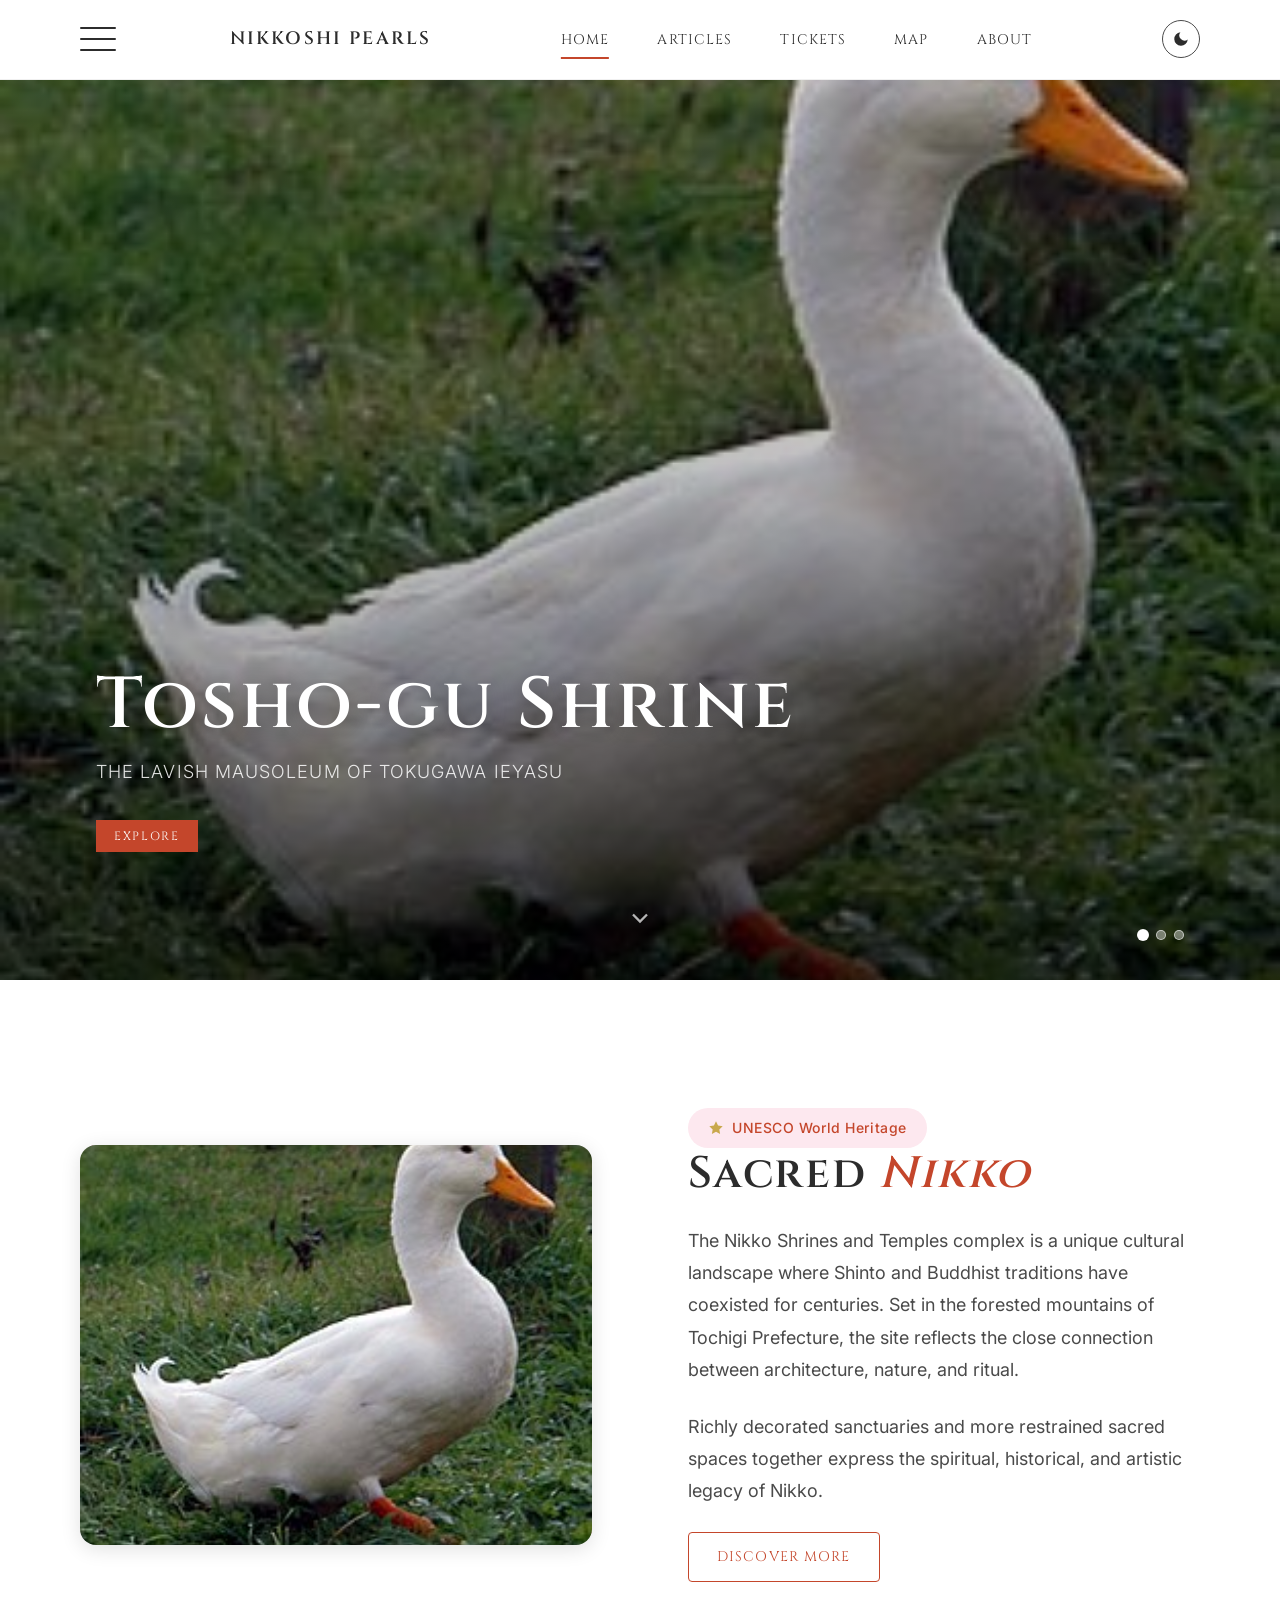
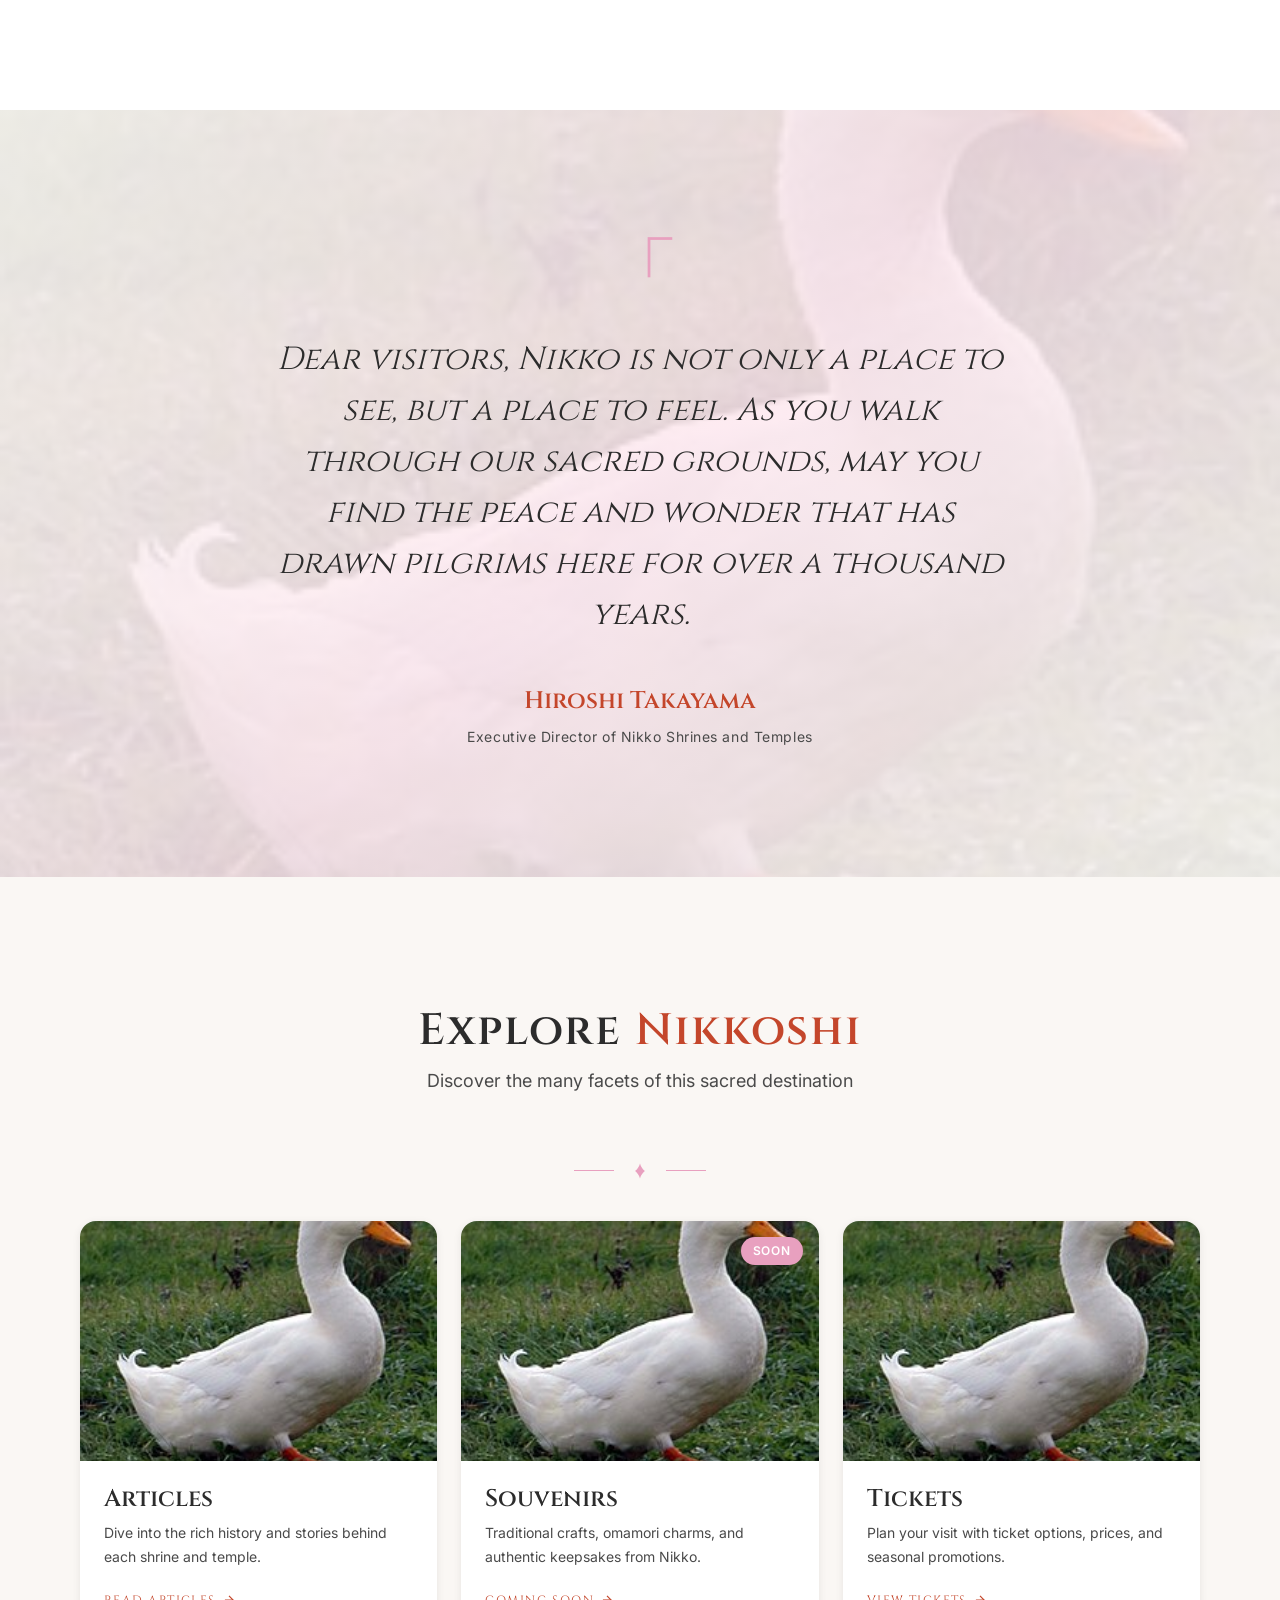
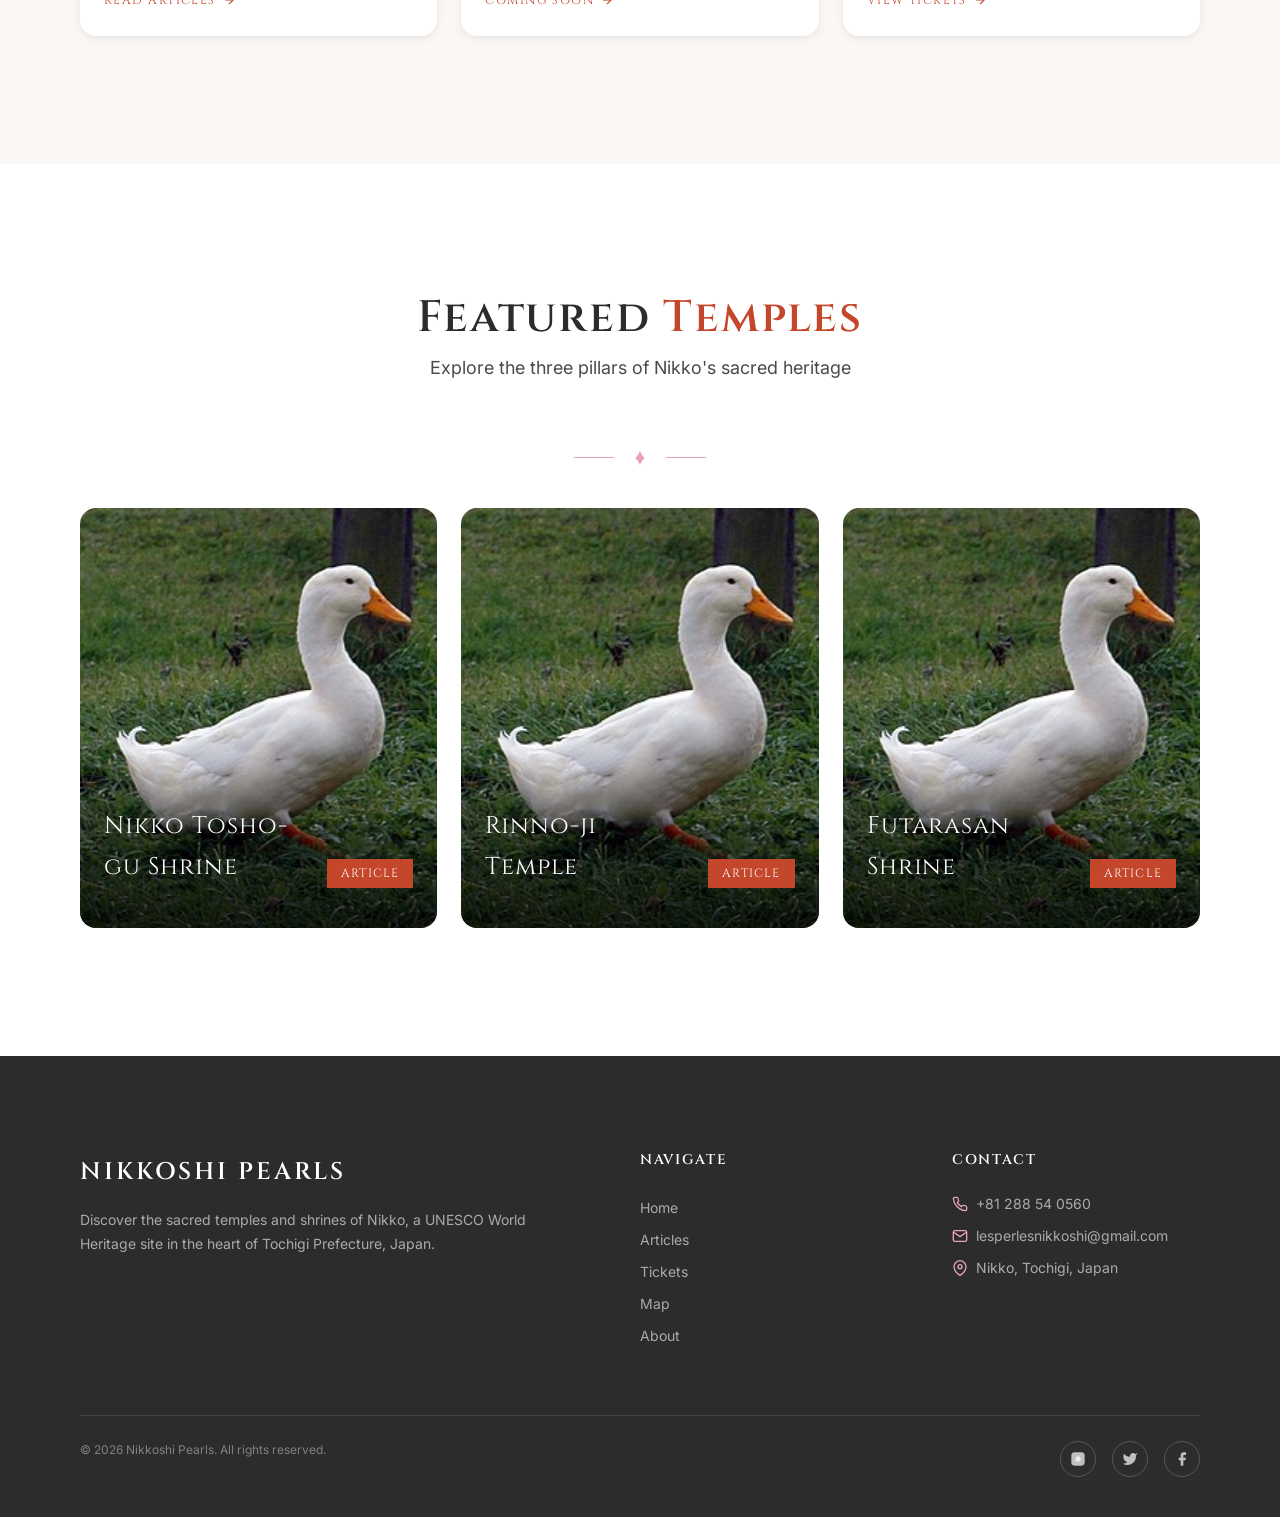
==== commit a2de432d: "Add dark mode toggle and update contact email; enhance map preview - Implemented a dark mode toggle " ====
--- a/index.html
+++ b/index.html
@@ -1,286 +1,295 @@
-<!DOCTYPE html>
-<!-- Nikkoshi Pearls website | EN / Main -->
-<html lang="en">
-<head>
-    <meta charset="UTF-8">
-    <meta name="viewport" content="width=device-width, initial-scale=1.0">
-    <meta name="description" content="Nikkoshi Pearls — Discover the sacred temples and shrines of Nikko, a UNESCO World Heritage site nestled in the mountains of Tochigi Prefecture, Japan.">
-    <meta property="og:title" content="Nikkoshi Pearls — Nikko Temples & Shrines">
-    <meta property="og:description" content="Explore centuries of spiritual heritage at the Nikko Shrines and Temples complex.">
-    <meta property="og:type" content="website">
-
-    <!-- Google Fonts -->
-    <link rel="preconnect" href="https://fonts.googleapis.com">
-    <link rel="preconnect" href="https://fonts.gstatic.com" crossorigin>
-    <link href="https://fonts.googleapis.com/css2?family=Cinzel:wght@400;500;600;700&family=Inter:wght@300;400;500;600&display=swap" rel="stylesheet">
-
-    <!-- Stylesheets -->
-    <link rel="stylesheet" type="text/css" href="ressources/static/css/base.css">
-    <link rel="stylesheet" type="text/css" href="ressources/static/css/home.css">
-
-    <title>Nikkoshi Pearls — Temples & Shrines of Nikko</title>
-</head>
-<body>
-    <!-- ======================== HEADER ======================== -->
-    <header class="site-header" id="site-header">
-        <div class="header-inner">
-            <button class="burger-btn" id="burger-btn" aria-label="Toggle menu">
-                <span></span>
-                <span></span>
-                <span></span>
-            </button>
-
-            <a href="index.html" class="site-logo">
-                <span class="site-logo-text">Nikkoshi Pearls</span>
-            </a>
-
-            <nav class="header-nav">
-                <a href="index.html" class="active">Home</a>
-                <a href="articles.html">Articles</a>
-                <a href="tickets.html">Tickets</a>
-                <a href="map.html">Map</a>
-                <a href="about.html">About</a>
-            </nav>
-        </div>
-    </header>
-
-    <!-- ======================== DROPDOWN MENU ======================== -->
-    <div class="overlay-scrim" id="overlay-scrim"></div>
-    <div class="overlay-menu" id="overlay-menu">
-        <nav class="overlay-nav">
-            <a href="index.html">Home</a>
-            <a href="articles.html">Articles</a>
-            <a href="tickets.html">Tickets</a>
-            <a href="map.html">Map</a>
-            <a href="about.html">About</a>
-            <div class="overlay-divider"></div>
-            <a href="temple.html?id=toshogu">Nikko Tosho-gu</a>
-            <a href="temple.html?id=rinnoji">Rinno-ji Temple</a>
-            <a href="temple.html?id=futarasan">Futarasan Shrine</a>
-        </nav>
-        <div class="overlay-contact">
-            <p>contact@nikkoshi-pearls.jp</p>
-            <p>+81 288 54 0560</p>
-        </div>
-    </div>
-
-    <main>
-        <!-- ======================== HERO SECTION ======================== -->
-        <section class="hero" id="hero">
-            <div class="hero-slider" id="hero-slider">
-                <div class="hero-slide active">
-                    <img src="ressources/static/img/placeholder_img.jpg" alt="Nikko Tosho-gu Shrine">
-                    <div class="hero-slide-overlay">
-                        <h1 class="hero-slide-title">Tosho-gu Shrine</h1>
-                        <p class="hero-slide-subtitle">The Lavish Mausoleum of Tokugawa Ieyasu</p>
-                        <a href="temple.html?id=toshogu" class="hero-slide-tag">Explore</a>
-                    </div>
-                </div>
-                <div class="hero-slide">
-                    <img src="ressources/static/img/placeholder_img.jpg" alt="Rinno-ji Temple">
-                    <div class="hero-slide-overlay">
-                        <h1 class="hero-slide-title">Rinno-ji Temple</h1>
-                        <p class="hero-slide-subtitle">Ancient Buddhist Temple of the Tendai Sect</p>
-                        <a href="temple.html?id=rinnoji" class="hero-slide-tag">Explore</a>
-                    </div>
-                </div>
-                <div class="hero-slide">
-                    <img src="ressources/static/img/placeholder_img.jpg" alt="Futarasan Shrine">
-                    <div class="hero-slide-overlay">
-                        <h1 class="hero-slide-title">Futarasan Shrine</h1>
-                        <p class="hero-slide-subtitle">Guardian Shrine of the Sacred Mountains</p>
-                        <a href="temple.html?id=futarasan" class="hero-slide-tag">Explore</a>
-                    </div>
-                </div>
-            </div>
-
-            <div class="hero-dots" id="hero-dots">
-                <button class="hero-dot active" data-slide="0" aria-label="Slide 1"></button>
-                <button class="hero-dot" data-slide="1" aria-label="Slide 2"></button>
-                <button class="hero-dot" data-slide="2" aria-label="Slide 3"></button>
-            </div>
-
-            <a href="#about" class="hero-scroll" aria-label="Scroll down">
-                <svg viewBox="0 0 24 24"><polyline points="6 9 12 15 18 9"></polyline></svg>
-            </a>
-        </section>
-
-        <!-- ======================== ABOUT SECTION ======================== -->
-        <section class="about section-padding" id="about">
-            <div class="container">
-                <div class="about-grid">
-                    <div class="about-image reveal-left">
-                        <img src="ressources/static/img/placeholder_img.jpg" alt="Sacred Nikko pagoda">
-                    </div>
-                    <div class="about-content reveal-right">
-                        <div class="about-badge">
-                            <svg viewBox="0 0 24 24"><polygon points="12 2 15.09 8.26 22 9.27 17 14.14 18.18 21.02 12 17.77 5.82 21.02 7 14.14 2 9.27 8.91 8.26 12 2"/></svg>
-                            UNESCO World Heritage
-                        </div>
-                        <h2>Sacred <span class="text-accent">Nikko</span></h2>
-                        <p>The Nikko Shrines and Temples complex is a unique cultural landscape where Shinto and Buddhist traditions have coexisted for centuries. Set in the forested mountains of Tochigi Prefecture, the site reflects the close connection between architecture, nature, and ritual.</p>
-                        <p>Richly decorated sanctuaries and more restrained sacred spaces together express the spiritual, historical, and artistic legacy of Nikko.</p>
-                        <a href="articles.html" class="btn btn-outline">Discover More</a>
-                    </div>
-                </div>
-            </div>
-        </section>
-
-        <!-- ======================== QUOTE SECTION ======================== -->
-        <section class="quote-section" id="quote">
-            <div class="quote-bg">
-                <img src="ressources/static/img/placeholder_img.jpg" alt="Nikko forest path">
-            </div>
-            <div class="container">
-                <div class="quote-content reveal">
-                    <div class="quote-mark">&#x300C;</div>
-                    <p class="quote-text">Dear visitors, Nikko is not only a place to see, but a place to feel. As you walk through our sacred grounds, may you find the peace and wonder that has drawn pilgrims here for over a thousand years.</p>
-                    <div class="quote-attribution">
-                        <span class="quote-author">Hiroshi Takayama</span>
-                        <span class="quote-role">Executive Director of Nikko Shrines and Temples</span>
-                    </div>
-                </div>
-            </div>
-        </section>
-
-        <!-- ======================== EXPLORE SECTION ======================== -->
-        <section class="explore section-padding" id="explore">
-            <div class="container">
-                <div class="explore-header reveal">
-                    <h2>Explore <span class="text-accent">Nikkoshi</span></h2>
-                    <p>Discover the many facets of this sacred destination</p>
-                </div>
-
-                <div class="section-divider">
-                    <svg viewBox="0 0 24 24"><path d="M12 3c-1.5 6-6 9-6 9s4.5 3 6 9c1.5-6 6-9 6-9s-4.5-3-6-9z"/></svg>
-                </div>
-
-                <div class="explore-grid">
-                    <a href="articles.html" class="explore-card reveal delay-1">
-                        <div class="explore-card-image">
-                            <img src="ressources/static/img/placeholder_img.jpg" alt="Articles">
-                        </div>
-                        <div class="explore-card-body">
-                            <h3 class="explore-card-title">Articles</h3>
-                            <p class="explore-card-desc">Dive into the rich history and stories behind each shrine and temple.</p>
-                            <span class="explore-card-link">Read Articles <svg viewBox="0 0 24 24"><line x1="5" y1="12" x2="19" y2="12"/><polyline points="12 5 19 12 12 19"/></svg></span>
-                        </div>
-                    </a>
-                    <div class="explore-card reveal delay-2">
-                        <span class="explore-card-badge">Soon</span>
-                        <div class="explore-card-image">
-                            <img src="ressources/static/img/placeholder_img.jpg" alt="Souvenirs">
-                        </div>
-                        <div class="explore-card-body">
-                            <h3 class="explore-card-title">Souvenirs</h3>
-                            <p class="explore-card-desc">Traditional crafts, omamori charms, and authentic keepsakes from Nikko.</p>
-                            <span class="explore-card-link">Coming Soon <svg viewBox="0 0 24 24"><line x1="5" y1="12" x2="19" y2="12"/><polyline points="12 5 19 12 12 19"/></svg></span>
-                        </div>
-                    </div>
-                    <a href="tickets.html" class="explore-card reveal delay-3">
-                        <div class="explore-card-image">
-                            <img src="ressources/static/img/placeholder_img.jpg" alt="Tickets">
-                        </div>
-                        <div class="explore-card-body">
-                            <h3 class="explore-card-title">Tickets</h3>
-                            <p class="explore-card-desc">Plan your visit with ticket options, prices, and seasonal promotions.</p>
-                            <span class="explore-card-link">View Tickets <svg viewBox="0 0 24 24"><line x1="5" y1="12" x2="19" y2="12"/><polyline points="12 5 19 12 12 19"/></svg></span>
-                        </div>
-                    </a>
-                </div>
-            </div>
-        </section>
-
-        <!-- ======================== FEATURED ARTICLES ======================== -->
-        <section class="articles section-padding" id="articles">
-            <div class="container">
-                <div class="articles-header reveal">
-                    <h2>Featured <span class="text-accent">Temples</span></h2>
-                    <p>Explore the three pillars of Nikko's sacred heritage</p>
-                </div>
-
-                <div class="section-divider">
-                    <svg viewBox="0 0 24 24"><path d="M12 3c-1.5 6-6 9-6 9s4.5 3 6 9c1.5-6 6-9 6-9s-4.5-3-6-9z"/></svg>
-                </div>
-
-                <div class="articles-grid">
-                    <a href="temple.html?id=toshogu" class="article-card reveal-scale delay-1">
-                        <img src="ressources/static/img/placeholder_img.jpg" alt="Nikko Tosho-gu Shrine">
-                        <div class="article-card-overlay">
-                            <span class="article-card-title">Nikko Tosho-gu Shrine</span>
-                            <span class="article-card-tag">Article</span>
-                        </div>
-                    </a>
-                    <a href="temple.html?id=rinnoji" class="article-card reveal-scale delay-2">
-                        <img src="ressources/static/img/placeholder_img.jpg" alt="Rinno-ji Temple">
-                        <div class="article-card-overlay">
-                            <span class="article-card-title">Rinno-ji Temple</span>
-                            <span class="article-card-tag">Article</span>
-                        </div>
-                    </a>
-                    <a href="temple.html?id=futarasan" class="article-card reveal-scale delay-3">
-                        <img src="ressources/static/img/placeholder_img.jpg" alt="Futarasan Shrine">
-                        <div class="article-card-overlay">
-                            <span class="article-card-title">Futarasan Shrine</span>
-                            <span class="article-card-tag">Article</span>
-                        </div>
-                    </a>
-                </div>
-            </div>
-        </section>
-    </main>
-
-    <!-- ======================== FOOTER ======================== -->
-    <footer class="site-footer">
-        <div class="container">
-            <div class="footer-grid">
-                <div class="footer-brand">
-                    <span class="site-logo-text">Nikkoshi Pearls</span>
-                    <p>Discover the sacred temples and shrines of Nikko, a UNESCO World Heritage site in the heart of Tochigi Prefecture, Japan.</p>
-                </div>
-                <div>
-                    <h4 class="footer-heading">Navigate</h4>
-                    <div class="footer-links">
-                        <a href="index.html">Home</a>
-                        <a href="articles.html">Articles</a>
-                        <a href="tickets.html">Tickets</a>
-                        <a href="map.html">Map</a>
-                        <a href="about.html">About</a>
-                    </div>
-                </div>
-                <div>
-                    <h4 class="footer-heading">Contact</h4>
-                    <div class="footer-contact-item">
-                        <svg viewBox="0 0 24 24"><path d="M22 16.92v3a2 2 0 0 1-2.18 2 19.79 19.79 0 0 1-8.63-3.07 19.5 19.5 0 0 1-6-6 19.79 19.79 0 0 1-3.07-8.67A2 2 0 0 1 4.11 2h3a2 2 0 0 1 2 1.72c.127.96.361 1.903.7 2.81a2 2 0 0 1-.45 2.11L8.09 9.91a16 16 0 0 0 6 6l1.27-1.27a2 2 0 0 1 2.11-.45c.907.339 1.85.573 2.81.7A2 2 0 0 1 22 16.92z"/></svg>
-                        <span>+81 288 54 0560</span>
-                    </div>
-                    <div class="footer-contact-item">
-                        <svg viewBox="0 0 24 24"><path d="M4 4h16c1.1 0 2 .9 2 2v12c0 1.1-.9 2-2 2H4c-1.1 0-2-.9-2-2V6c0-1.1.9-2 2-2z"/><polyline points="22,6 12,13 2,6"/></svg>
-                        <span>contact@nikkoshi-pearls.jp</span>
-                    </div>
-                    <div class="footer-contact-item">
-                        <svg viewBox="0 0 24 24"><path d="M21 10c0 7-9 13-9 13s-9-6-9-13a9 9 0 0 1 18 0z"/><circle cx="12" cy="10" r="3"/></svg>
-                        <span>Nikko, Tochigi, Japan</span>
-                    </div>
-                </div>
-            </div>
-            <div class="footer-bottom">
-                <p>&copy; 2026 Nikkoshi Pearls. All rights reserved.</p>
-                <div class="footer-socials">
-                    <a href="#" aria-label="Instagram">
-                        <svg viewBox="0 0 24 24"><rect x="2" y="2" width="20" height="20" rx="5" ry="5"/><path d="M16 11.37A4 4 0 1112.63 8 4 4 0 0116 11.37z"/><line x1="17.5" y1="6.5" x2="17.51" y2="6.5"/></svg>
-                    </a>
-                    <a href="#" aria-label="Twitter">
-                        <svg viewBox="0 0 24 24"><path d="M23 3a10.9 10.9 0 01-3.14 1.53 4.48 4.48 0 00-7.86 3v1A10.66 10.66 0 013 4s-4 9 5 13a11.64 11.64 0 01-7 2c9 5 20 0 20-11.5a4.5 4.5 0 00-.08-.83A7.72 7.72 0 0023 3z"/></svg>
-                    </a>
-                    <a href="#" aria-label="Facebook">
-                        <svg viewBox="0 0 24 24"><path d="M18 2h-3a5 5 0 00-5 5v3H7v4h3v8h4v-8h3l1-4h-4V7a1 1 0 011-1h3z"/></svg>
-                    </a>
-                </div>
-            </div>
-        </div>
-    </footer>
-
-    <script src="ressources/script/main.js"></script>
-</body>
+<!DOCTYPE html>
+<!-- Nikkoshi Pearls | Home -->
+<html lang="en">
+<head>
+    <meta charset="UTF-8">
+    <meta name="viewport" content="width=device-width, initial-scale=1.0">
+    <meta name="description" content="Nikkoshi Pearls — Discover the sacred temples and shrines of Nikko, a UNESCO World Heritage site nestled in the mountains of Tochigi Prefecture, Japan.">
+    <meta property="og:title" content="Nikkoshi Pearls — Nikko Temples & Shrines">
+    <meta property="og:description" content="Explore centuries of spiritual heritage at the Nikko Shrines and Temples complex.">
+    <meta property="og:type" content="website">
+
+    <!-- Google Fonts -->
+    <link rel="preconnect" href="https://fonts.googleapis.com">
+    <link rel="preconnect" href="https://fonts.gstatic.com" crossorigin>
+    <link href="https://fonts.googleapis.com/css2?family=Cinzel:wght@400;500;600;700&family=Inter:wght@300;400;500;600&display=swap" rel="stylesheet">
+
+    <!-- Stylesheets -->
+    <link rel="stylesheet" type="text/css" href="ressources/static/css/base.css">
+    <link rel="stylesheet" type="text/css" href="ressources/static/css/home.css">
+
+    <title>Nikkoshi Pearls — Temples & Shrines of Nikko</title>
+</head>
+<body>
+    <!-- ======================== HEADER ======================== -->
+    <header class="site-header" id="site-header">
+        <div class="header-inner">
+            <button class="burger-btn" id="burger-btn" aria-label="Toggle menu">
+                <span></span>
+                <span></span>
+                <span></span>
+            </button>
+
+            <a href="index.html" class="site-logo">
+                <span class="site-logo-text">Nikkoshi Pearls</span>
+            </a>
+
+            <nav class="header-nav">
+                <a href="index.html" class="active">Home</a>
+                <a href="articles.html">Articles</a>
+                <a href="tickets.html">Tickets</a>
+                <a href="map.html">Map</a>
+                <a href="about.html">About</a>
+            </nav>
+
+            <button class="theme-toggle" data-theme-toggler aria-label="Toggle dark mode">
+                <svg class="icon-moon" viewBox="0 0 24 24"><path d="M21 12.79A9 9 0 1111.21 3 7 7 0 0021 12.79z"/></svg>
+                <svg class="icon-sun" viewBox="0 0 24 24"><circle cx="12" cy="12" r="5"/><line x1="12" y1="1" x2="12" y2="3" stroke="currentColor" stroke-width="2" stroke-linecap="round"/><line x1="12" y1="21" x2="12" y2="23" stroke="currentColor" stroke-width="2" stroke-linecap="round"/><line x1="4.22" y1="4.22" x2="5.64" y2="5.64" stroke="currentColor" stroke-width="2" stroke-linecap="round"/><line x1="18.36" y1="18.36" x2="19.78" y2="19.78" stroke="currentColor" stroke-width="2" stroke-linecap="round"/><line x1="1" y1="12" x2="3" y2="12" stroke="currentColor" stroke-width="2" stroke-linecap="round"/><line x1="21" y1="12" x2="23" y2="12" stroke="currentColor" stroke-width="2" stroke-linecap="round"/><line x1="4.22" y1="19.78" x2="5.64" y2="18.36" stroke="currentColor" stroke-width="2" stroke-linecap="round"/><line x1="18.36" y1="5.64" x2="19.78" y2="4.22" stroke="currentColor" stroke-width="2" stroke-linecap="round"/></svg>
+            </button>
+        </div>
+    </header>
+
+    <!-- ======================== DROPDOWN MENU ======================== -->
+    <div class="overlay-scrim" id="overlay-scrim"></div>
+    <div class="overlay-menu" id="overlay-menu">
+        <nav class="overlay-nav">
+            <a href="index.html">Home</a>
+            <a href="articles.html">Articles</a>
+            <a href="tickets.html">Tickets</a>
+            <a href="map.html">Map</a>
+            <a href="about.html">About</a>
+            <div class="overlay-divider"></div>
+            <a href="temple.html?id=toshogu">Nikko Tosho-gu</a>
+            <a href="temple.html?id=rinnoji">Rinno-ji Temple</a>
+            <a href="temple.html?id=futarasan">Futarasan Shrine</a>
+        </nav>
+        <div class="overlay-divider"></div>
+        <div class="overlay-map-preview">
+            <iframe src="https://www.google.com/maps/embed?pb=!1m18!1m12!1m3!1d3199.9!2d139.5988!3d36.7580!2m3!1f0!2f0!3f0!3m2!1i1024!2i768!4f13.1!3m3!1m2!1s0x601fa5d9a5c5f6d1%3A0xa7e7e3b7c7e2f44d!2sNikk%C5%8D%20Shrine%20Temples%20Cultural%20Property!5e0!3m2!1sen!2sjp" allowfullscreen="" loading="lazy" title="Nikko Temples Map"></iframe>
+        </div>
+        <div class="overlay-contact">
+            <p>lesperlesnikkoshi@gmail.com</p>
+            <p>+81 288 54 0560</p>
+        </div>
+    </div>
+
+    <main>
+        <!-- ======================== HERO SECTION ======================== -->
+        <section class="hero" id="hero">
+            <div class="hero-slider" id="hero-slider">
+                <div class="hero-slide active">
+                    <img src="ressources/static/img/placeholder_img.jpg" alt="Nikko Tosho-gu Shrine">
+                    <div class="hero-slide-overlay">
+                        <h1 class="hero-slide-title">Tosho-gu Shrine</h1>
+                        <p class="hero-slide-subtitle">The Lavish Mausoleum of Tokugawa Ieyasu</p>
+                        <a href="temple.html?id=toshogu" class="hero-slide-tag">Explore</a>
+                    </div>
+                </div>
+                <div class="hero-slide">
+                    <img src="ressources/static/img/placeholder_img.jpg" alt="Rinno-ji Temple">
+                    <div class="hero-slide-overlay">
+                        <h1 class="hero-slide-title">Rinno-ji Temple</h1>
+                        <p class="hero-slide-subtitle">Ancient Buddhist Temple of the Tendai Sect</p>
+                        <a href="temple.html?id=rinnoji" class="hero-slide-tag">Explore</a>
+                    </div>
+                </div>
+                <div class="hero-slide">
+                    <img src="ressources/static/img/placeholder_img.jpg" alt="Futarasan Shrine">
+                    <div class="hero-slide-overlay">
+                        <h1 class="hero-slide-title">Futarasan Shrine</h1>
+                        <p class="hero-slide-subtitle">Guardian Shrine of the Sacred Mountains</p>
+                        <a href="temple.html?id=futarasan" class="hero-slide-tag">Explore</a>
+                    </div>
+                </div>
+            </div>
+
+            <div class="hero-dots" id="hero-dots">
+                <button class="hero-dot active" data-slide="0" aria-label="Slide 1"></button>
+                <button class="hero-dot" data-slide="1" aria-label="Slide 2"></button>
+                <button class="hero-dot" data-slide="2" aria-label="Slide 3"></button>
+            </div>
+
+            <a href="#about" class="hero-scroll" aria-label="Scroll down">
+                <svg viewBox="0 0 24 24"><polyline points="6 9 12 15 18 9"></polyline></svg>
+            </a>
+        </section>
+
+        <!-- ======================== ABOUT SECTION ======================== -->
+        <section class="about section-padding" id="about">
+            <div class="container">
+                <div class="about-grid">
+                    <div class="about-image reveal-left">
+                        <img src="ressources/static/img/placeholder_img.jpg" alt="Sacred Nikko pagoda">
+                    </div>
+                    <div class="about-content reveal-right">
+                        <div class="about-badge">
+                            <svg viewBox="0 0 24 24"><polygon points="12 2 15.09 8.26 22 9.27 17 14.14 18.18 21.02 12 17.77 5.82 21.02 7 14.14 2 9.27 8.91 8.26 12 2"/></svg>
+                            UNESCO World Heritage
+                        </div>
+                        <h2>Sacred <span class="text-accent">Nikko</span></h2>
+                        <p>The Nikko Shrines and Temples complex is a unique cultural landscape where Shinto and Buddhist traditions have coexisted for centuries. Set in the forested mountains of Tochigi Prefecture, the site reflects the close connection between architecture, nature, and ritual.</p>
+                        <p>Richly decorated sanctuaries and more restrained sacred spaces together express the spiritual, historical, and artistic legacy of Nikko.</p>
+                        <a href="articles.html" class="btn btn-outline">Discover More</a>
+                    </div>
+                </div>
+            </div>
+        </section>
+
+        <!-- ======================== QUOTE SECTION ======================== -->
+        <section class="quote-section" id="quote">
+            <div class="quote-bg">
+                <img src="ressources/static/img/placeholder_img.jpg" alt="Nikko forest path">
+            </div>
+            <div class="container">
+                <div class="quote-content reveal">
+                    <div class="quote-mark">&#x300C;</div>
+                    <p class="quote-text">Dear visitors, Nikko is not only a place to see, but a place to feel. As you walk through our sacred grounds, may you find the peace and wonder that has drawn pilgrims here for over a thousand years.</p>
+                    <div class="quote-attribution">
+                        <span class="quote-author">Hiroshi Takayama</span>
+                        <span class="quote-role">Executive Director of Nikko Shrines and Temples</span>
+                    </div>
+                </div>
+            </div>
+        </section>
+
+        <!-- ======================== EXPLORE SECTION ======================== -->
+        <section class="explore section-padding" id="explore">
+            <div class="container">
+                <div class="explore-header reveal">
+                    <h2>Explore <span class="text-accent">Nikkoshi</span></h2>
+                    <p>Discover the many facets of this sacred destination</p>
+                </div>
+
+                <div class="section-divider">
+                    <svg viewBox="0 0 24 24"><path d="M12 3c-1.5 6-6 9-6 9s4.5 3 6 9c1.5-6 6-9 6-9s-4.5-3-6-9z"/></svg>
+                </div>
+
+                <div class="explore-grid">
+                    <a href="articles.html" class="explore-card reveal delay-1">
+                        <div class="explore-card-image">
+                            <img src="ressources/static/img/placeholder_img.jpg" alt="Articles">
+                        </div>
+                        <div class="explore-card-body">
+                            <h3 class="explore-card-title">Articles</h3>
+                            <p class="explore-card-desc">Dive into the rich history and stories behind each shrine and temple.</p>
+                            <span class="explore-card-link">Read Articles <svg viewBox="0 0 24 24"><line x1="5" y1="12" x2="19" y2="12"/><polyline points="12 5 19 12 12 19"/></svg></span>
+                        </div>
+                    </a>
+                    <div class="explore-card reveal delay-2">
+                        <span class="explore-card-badge">Soon</span>
+                        <div class="explore-card-image">
+                            <img src="ressources/static/img/placeholder_img.jpg" alt="Souvenirs">
+                        </div>
+                        <div class="explore-card-body">
+                            <h3 class="explore-card-title">Souvenirs</h3>
+                            <p class="explore-card-desc">Traditional crafts, omamori charms, and authentic keepsakes from Nikko.</p>
+                            <span class="explore-card-link">Coming Soon <svg viewBox="0 0 24 24"><line x1="5" y1="12" x2="19" y2="12"/><polyline points="12 5 19 12 12 19"/></svg></span>
+                        </div>
+                    </div>
+                    <a href="tickets.html" class="explore-card reveal delay-3">
+                        <div class="explore-card-image">
+                            <img src="ressources/static/img/placeholder_img.jpg" alt="Tickets">
+                        </div>
+                        <div class="explore-card-body">
+                            <h3 class="explore-card-title">Tickets</h3>
+                            <p class="explore-card-desc">Plan your visit with ticket options, prices, and seasonal promotions.</p>
+                            <span class="explore-card-link">View Tickets <svg viewBox="0 0 24 24"><line x1="5" y1="12" x2="19" y2="12"/><polyline points="12 5 19 12 12 19"/></svg></span>
+                        </div>
+                    </a>
+                </div>
+            </div>
+        </section>
+
+        <!-- ======================== FEATURED ARTICLES ======================== -->
+        <section class="articles section-padding" id="articles">
+            <div class="container">
+                <div class="articles-header reveal">
+                    <h2>Featured <span class="text-accent">Temples</span></h2>
+                    <p>Explore the three pillars of Nikko's sacred heritage</p>
+                </div>
+
+                <div class="section-divider">
+                    <svg viewBox="0 0 24 24"><path d="M12 3c-1.5 6-6 9-6 9s4.5 3 6 9c1.5-6 6-9 6-9s-4.5-3-6-9z"/></svg>
+                </div>
+
+                <div class="articles-grid">
+                    <a href="temple.html?id=toshogu" class="article-card reveal-scale delay-1">
+                        <img src="ressources/static/img/placeholder_img.jpg" alt="Nikko Tosho-gu Shrine">
+                        <div class="article-card-overlay">
+                            <span class="article-card-title">Nikko Tosho-gu Shrine</span>
+                            <span class="article-card-tag">Article</span>
+                        </div>
+                    </a>
+                    <a href="temple.html?id=rinnoji" class="article-card reveal-scale delay-2">
+                        <img src="ressources/static/img/placeholder_img.jpg" alt="Rinno-ji Temple">
+                        <div class="article-card-overlay">
+                            <span class="article-card-title">Rinno-ji Temple</span>
+                            <span class="article-card-tag">Article</span>
+                        </div>
+                    </a>
+                    <a href="temple.html?id=futarasan" class="article-card reveal-scale delay-3">
+                        <img src="ressources/static/img/placeholder_img.jpg" alt="Futarasan Shrine">
+                        <div class="article-card-overlay">
+                            <span class="article-card-title">Futarasan Shrine</span>
+                            <span class="article-card-tag">Article</span>
+                        </div>
+                    </a>
+                </div>
+            </div>
+        </section>
+    </main>
+
+    <!-- ======================== FOOTER ======================== -->
+    <footer class="site-footer">
+        <div class="container">
+            <div class="footer-grid">
+                <div class="footer-brand">
+                    <span class="site-logo-text">Nikkoshi Pearls</span>
+                    <p>Discover the sacred temples and shrines of Nikko, a UNESCO World Heritage site in the heart of Tochigi Prefecture, Japan.</p>
+                </div>
+                <div>
+                    <h4 class="footer-heading">Navigate</h4>
+                    <div class="footer-links">
+                        <a href="index.html">Home</a>
+                        <a href="articles.html">Articles</a>
+                        <a href="tickets.html">Tickets</a>
+                        <a href="map.html">Map</a>
+                        <a href="about.html">About</a>
+                    </div>
+                </div>
+                <div>
+                    <h4 class="footer-heading">Contact</h4>
+                    <div class="footer-contact-item">
+                        <svg viewBox="0 0 24 24"><path d="M22 16.92v3a2 2 0 0 1-2.18 2 19.79 19.79 0 0 1-8.63-3.07 19.5 19.5 0 0 1-6-6 19.79 19.79 0 0 1-3.07-8.67A2 2 0 0 1 4.11 2h3a2 2 0 0 1 2 1.72c.127.96.361 1.903.7 2.81a2 2 0 0 1-.45 2.11L8.09 9.91a16 16 0 0 0 6 6l1.27-1.27a2 2 0 0 1 2.11-.45c.907.339 1.85.573 2.81.7A2 2 0 0 1 22 16.92z"/></svg>
+                        <span>+81 288 54 0560</span>
+                    </div>
+                    <div class="footer-contact-item">
+                        <svg viewBox="0 0 24 24"><path d="M4 4h16c1.1 0 2 .9 2 2v12c0 1.1-.9 2-2 2H4c-1.1 0-2-.9-2-2V6c0-1.1.9-2 2-2z"/><polyline points="22,6 12,13 2,6"/></svg>
+                        <span>lesperlesnikkoshi@gmail.com</span>
+                    </div>
+                    <div class="footer-contact-item">
+                        <svg viewBox="0 0 24 24"><path d="M21 10c0 7-9 13-9 13s-9-6-9-13a9 9 0 0 1 18 0z"/><circle cx="12" cy="10" r="3"/></svg>
+                        <span>Nikko, Tochigi, Japan</span>
+                    </div>
+                </div>
+            </div>
+            <div class="footer-bottom">
+                <p>&copy; 2026 Nikkoshi Pearls. All rights reserved.</p>
+                <div class="footer-socials">
+                    <a href="#" aria-label="Instagram">
+                        <svg viewBox="0 0 24 24"><rect x="2" y="2" width="20" height="20" rx="5" ry="5"/><path d="M16 11.37A4 4 0 1112.63 8 4 4 0 0116 11.37z"/><line x1="17.5" y1="6.5" x2="17.51" y2="6.5"/></svg>
+                    </a>
+                    <a href="#" aria-label="Twitter">
+                        <svg viewBox="0 0 24 24"><path d="M23 3a10.9 10.9 0 01-3.14 1.53 4.48 4.48 0 00-7.86 3v1A10.66 10.66 0 013 4s-4 9 5 13a11.64 11.64 0 01-7 2c9 5 20 0 20-11.5a4.5 4.5 0 00-.08-.83A7.72 7.72 0 0023 3z"/></svg>
+                    </a>
+                    <a href="#" aria-label="Facebook">
+                        <svg viewBox="0 0 24 24"><path d="M18 2h-3a5 5 0 00-5 5v3H7v4h3v8h4v-8h3l1-4h-4V7a1 1 0 011-1h3z"/></svg>
+                    </a>
+                </div>
+            </div>
+        </div>
+    </footer>
+
+    <script src="ressources/script/main.js"></script>
+</body>
 </html>
--- a/ressources/static/css/base.css
+++ b/ressources/static/css/base.css
@@ -67,6 +67,35 @@
     --radius-xl: 24px;
 }
 
+/* ===================== DARK THEME ===================== */
+[data-theme="dark"] {
+    --color-white: #1A1A2E;
+    --color-snow: #16213E;
+    --color-charcoal: #E8E8E8;
+    --color-charcoal-light: #B0B0B0;
+    --color-vermillion: #D95038;
+    --color-vermillion-dark: #C4462B;
+    --color-sakura: #C47A97;
+    --color-sakura-light: #2A1A2E;
+    --color-gold: #D4B054;
+    --color-gold-light: #3D3520;
+    --color-overlay: rgba(10, 10, 30, 0.8);
+    --color-overlay-light: rgba(10, 10, 30, 0.5);
+
+    --shadow-sm: 0 2px 8px rgba(0, 0, 0, 0.25);
+    --shadow-md: 0 4px 20px rgba(0, 0, 0, 0.35);
+    --shadow-lg: 0 8px 40px rgba(0, 0, 0, 0.45);
+    --shadow-card: 0 2px 16px rgba(217, 80, 56, 0.12);
+}
+
+/* Smooth theme transition */
+html.theme-transition,
+html.theme-transition *,
+html.theme-transition *::after,
+html.theme-transition *::before {
+    transition: background-color 0.4s ease, color 0.4s ease, border-color 0.3s ease, box-shadow 0.3s ease !important;
+}
+
 /* ===================== RESET ===================== */
 *,
 *::before,
@@ -338,9 +367,13 @@
     backdrop-filter: blur(12px);
     -webkit-backdrop-filter: blur(12px);
     border-bottom: 1px solid rgba(0, 0, 0, 0.06);
-    transition: all var(--transition-base);
     display: flex;
     align-items: center;
+}
+
+[data-theme="dark"] .site-header {
+    background: rgba(26, 26, 46, 0.95);
+    border-bottom: 1px solid rgba(255, 255, 255, 0.06);
 }
 
 .site-header.compact {
@@ -416,6 +449,57 @@
 
 .compact .site-logo img {
     height: 32px;
+}
+
+/* Theme toggle button */
+.theme-toggle {
+    width: 38px;
+    height: 38px;
+    border-radius: 50%;
+    border: 1.5px solid var(--color-charcoal-light);
+    cursor: pointer;
+    background: transparent;
+    display: flex;
+    align-items: center;
+    justify-content: center;
+    transition: all 0.3s ease;
+    flex-shrink: 0;
+}
+
+.theme-toggle:hover {
+    border-color: var(--color-vermillion);
+    background: rgba(196, 70, 43, 0.06);
+}
+
+.theme-toggle:active {
+    transform: scale(0.9);
+}
+
+.theme-toggle svg {
+    width: 18px;
+    height: 18px;
+    fill: var(--color-charcoal);
+    transition: fill 0.3s ease;
+}
+
+.theme-toggle:hover svg {
+    fill: var(--color-vermillion);
+}
+
+.theme-toggle .icon-sun {
+    display: none;
+}
+
+.theme-toggle .icon-moon {
+    display: block;
+}
+
+[data-theme="dark"] .theme-toggle .icon-sun {
+    display: block;
+}
+
+[data-theme="dark"] .theme-toggle .icon-moon {
+    display: none;
 }
 
 /* Header nav links (desktop) */
@@ -462,6 +546,15 @@
     backdrop-filter: blur(24px) saturate(1.4);
     -webkit-backdrop-filter: blur(24px) saturate(1.4);
     border: 1px solid rgba(255, 255, 255, 0.5);
+}
+
+[data-theme="dark"] .overlay-menu {
+    background: rgba(26, 26, 46, 0.7);
+    border: 1px solid rgba(255, 255, 255, 0.1);
+    box-shadow: 0 8px 40px rgba(0, 0, 0, 0.4), 0 0 0 1px rgba(255, 255, 255, 0.05) inset;
+}
+
+.overlay-menu {
     border-radius: var(--radius-xl);
     box-shadow: 0 8px 40px rgba(0, 0, 0, 0.12), 0 0 0 1px rgba(255, 255, 255, 0.3) inset;
     z-index: 1050;
@@ -569,6 +662,22 @@
     margin: var(--space-xs) 0;
 }
 
+/* Map preview in dropdown */
+.overlay-map-preview {
+    margin-top: var(--space-xs);
+    border-radius: var(--radius-md);
+    overflow: hidden;
+    box-shadow: var(--shadow-sm);
+}
+
+.overlay-map-preview iframe {
+    width: 100%;
+    height: 160px;
+    border: none;
+    display: block;
+    border-radius: var(--radius-md);
+}
+
 .overlay-contact {
     margin-top: var(--space-xs);
     padding-top: var(--space-xs);
@@ -583,9 +692,29 @@
 
 /* ===================== FOOTER ===================== */
 .site-footer {
-    background: var(--color-charcoal);
+    background: #2C2C2C;
     color: rgba(255, 255, 255, 0.7);
     padding: var(--space-2xl) 0 var(--space-lg);
+}
+
+[data-theme="dark"] .site-footer {
+    background: #0F0F23;
+}
+
+[data-theme="dark"] .footer-brand .site-logo-text,
+[data-theme="dark"] .footer-heading {
+    color: #FFFFFF;
+}
+
+[data-theme="dark"] .footer-brand p,
+[data-theme="dark"] .footer-links a,
+[data-theme="dark"] .footer-contact-item,
+[data-theme="dark"] .footer-bottom p {
+    color: rgba(255, 255, 255, 0.65);
+}
+
+[data-theme="dark"] .footer-links a:hover {
+    color: var(--color-sakura);
 }
 
 .footer-grid {
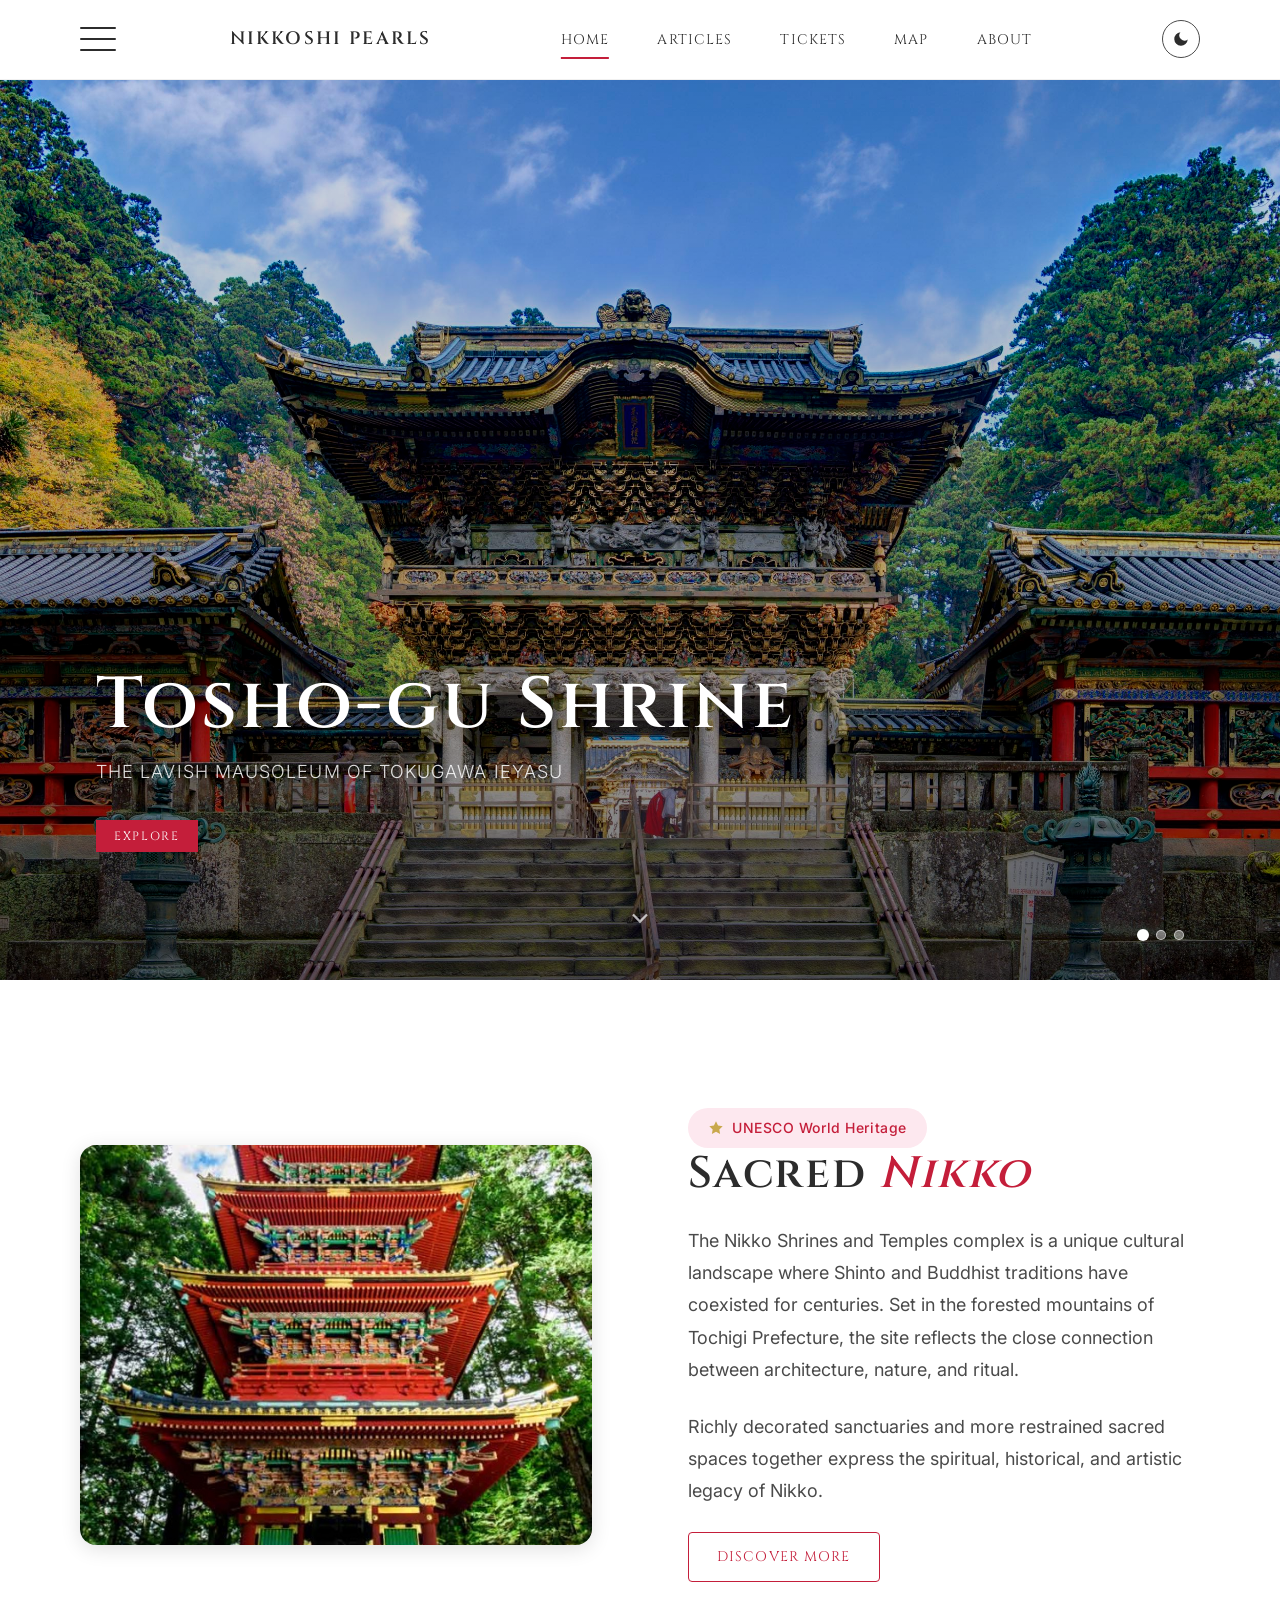
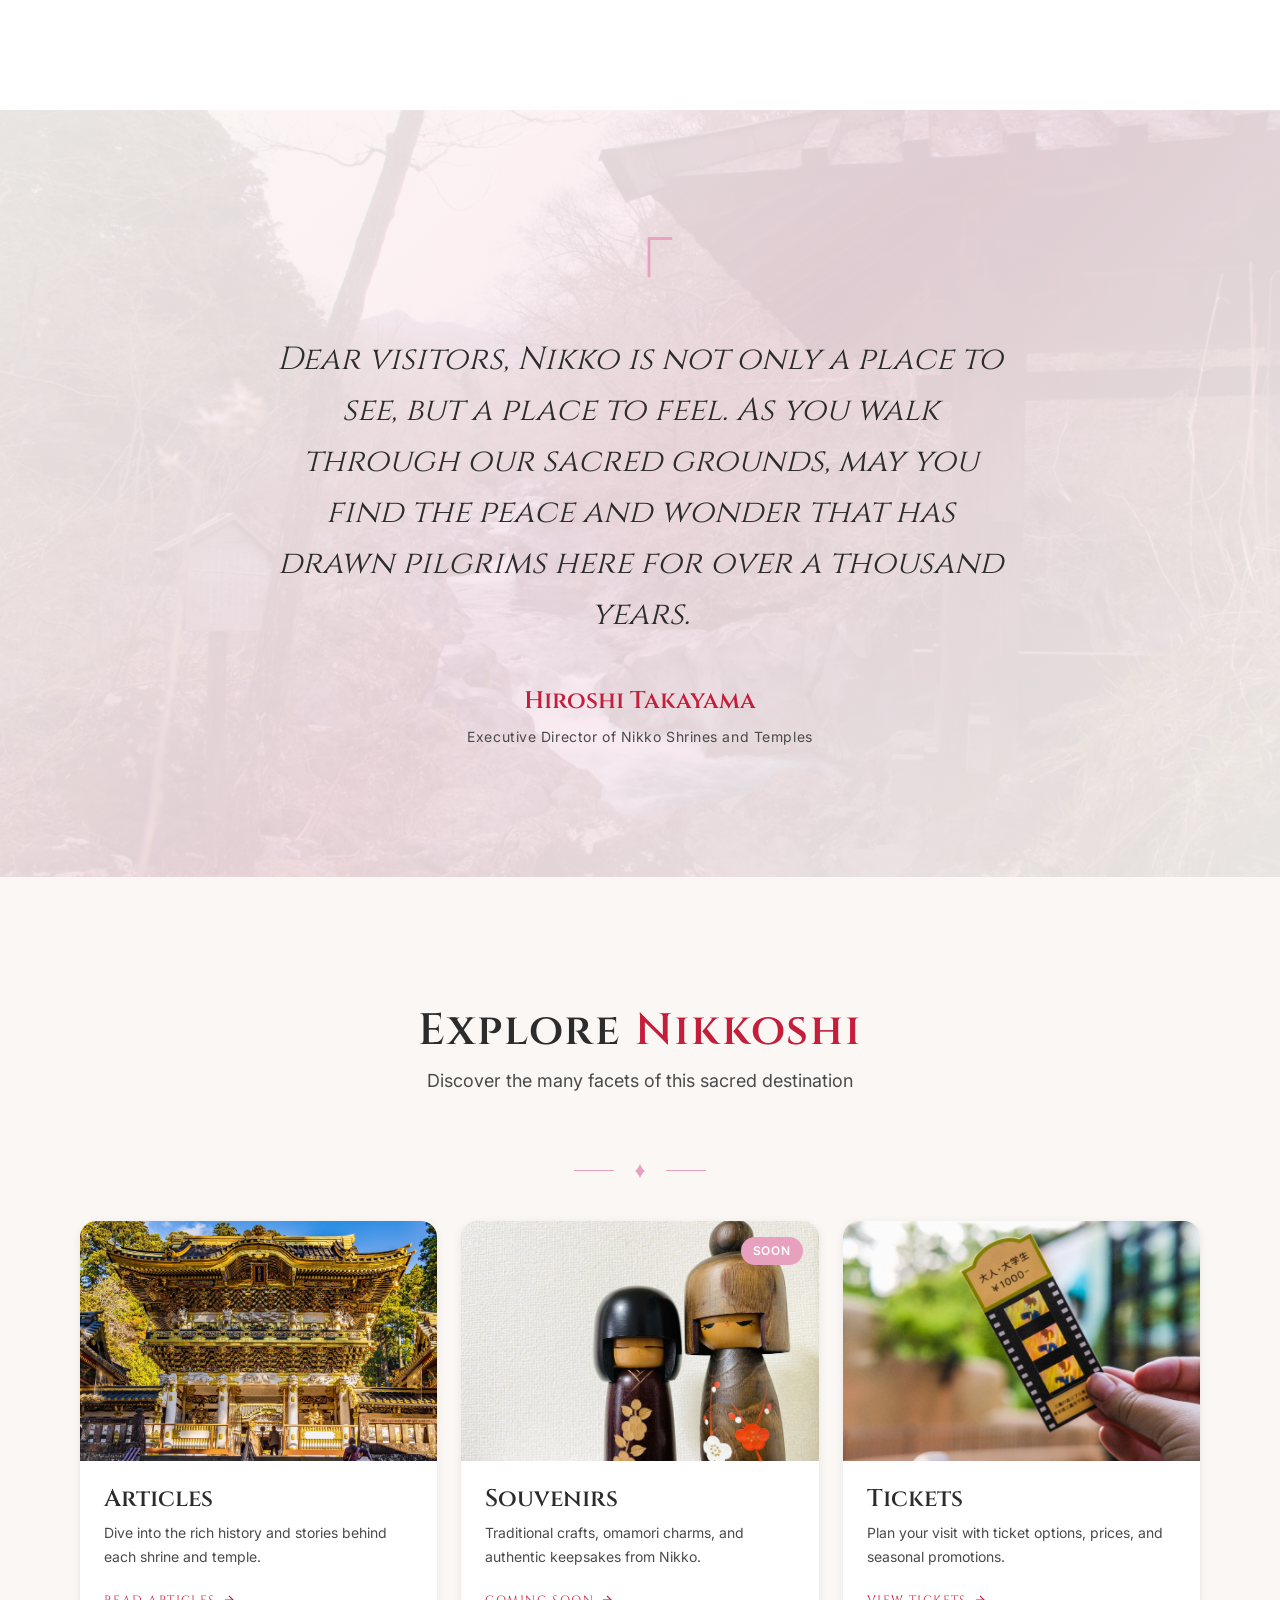
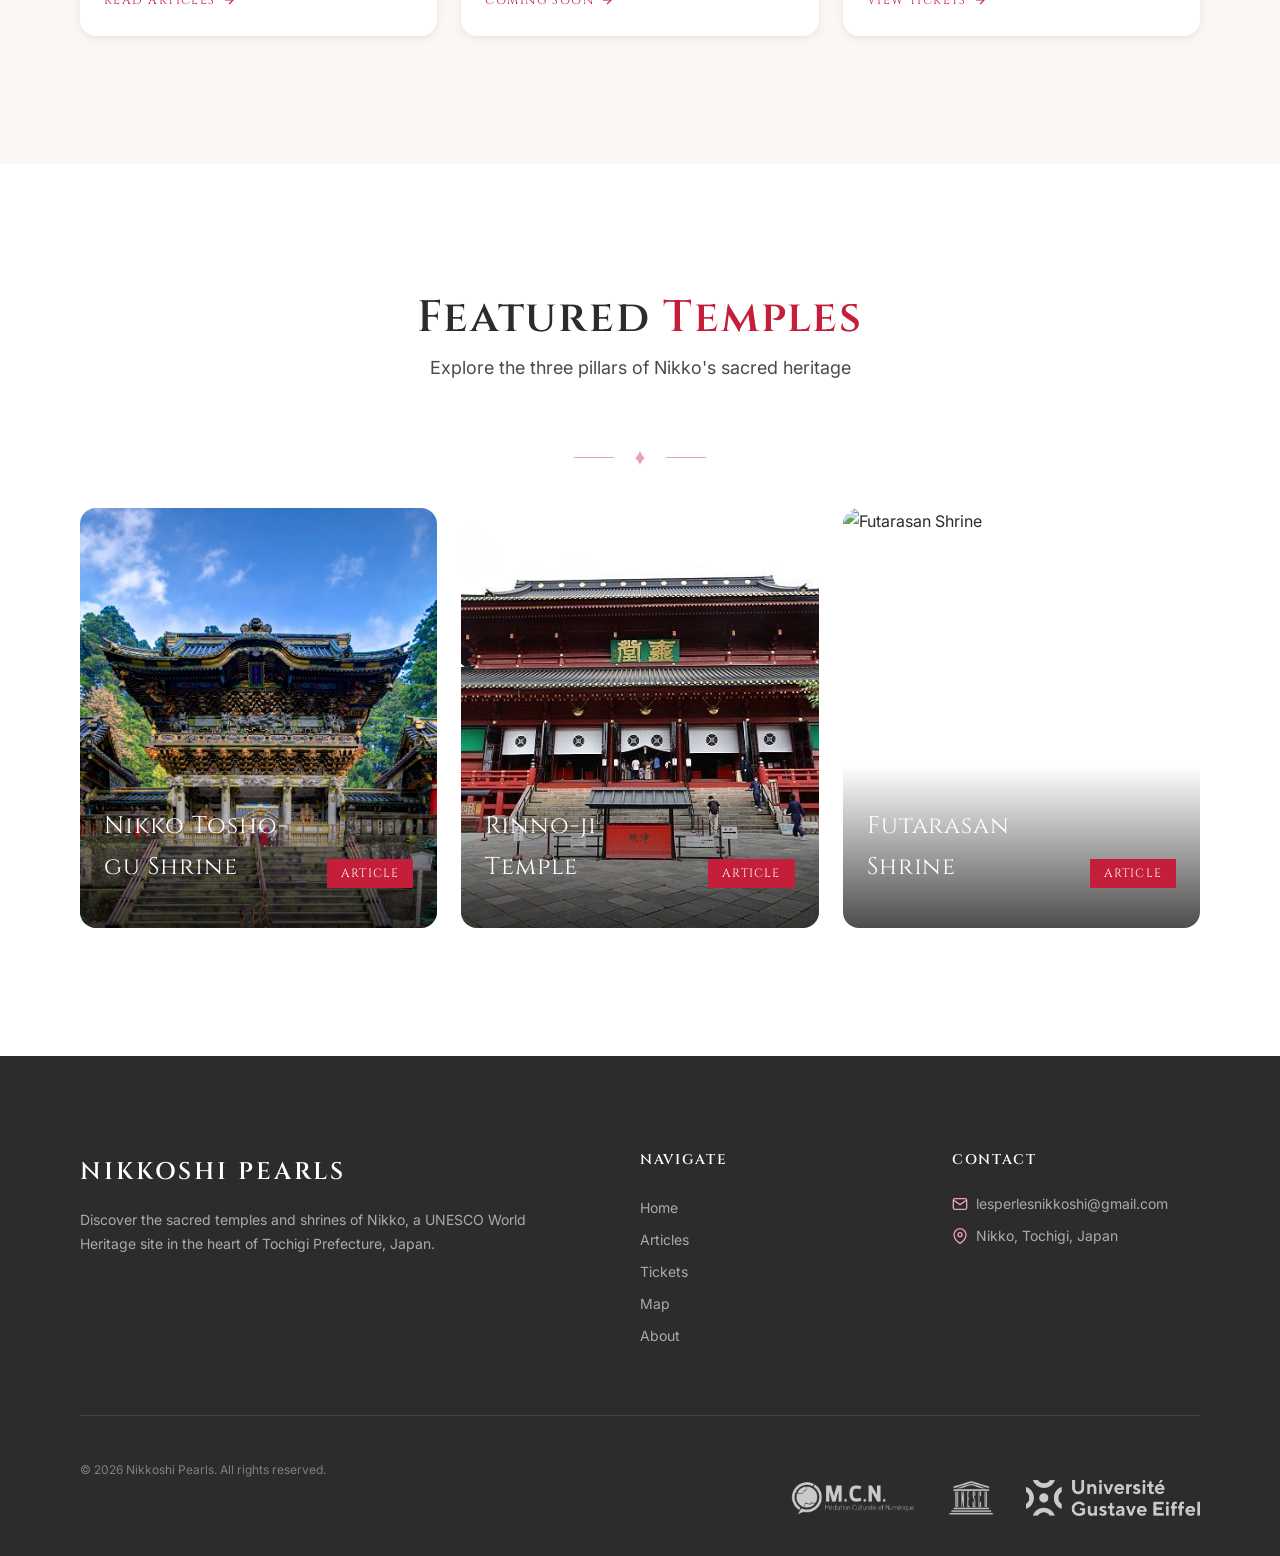
==== commit f08cdf54: "Refactor code structure for improved readability and maintainability" ====
--- a/index.html
+++ b/index.html
@@ -19,6 +19,7 @@
     <link rel="stylesheet" type="text/css" href="ressources/static/css/home.css">
 
     <title>Nikkoshi Pearls — Temples & Shrines of Nikko</title>
+    <link rel="icon" type="image/png" href="ressources/static/img/logo.png">
 </head>
 <body>
     <!-- ======================== HEADER ======================== -->
@@ -68,8 +69,7 @@
             <iframe src="https://www.google.com/maps/embed?pb=!1m18!1m12!1m3!1d3199.9!2d139.5988!3d36.7580!2m3!1f0!2f0!3f0!3m2!1i1024!2i768!4f13.1!3m3!1m2!1s0x601fa5d9a5c5f6d1%3A0xa7e7e3b7c7e2f44d!2sNikk%C5%8D%20Shrine%20Temples%20Cultural%20Property!5e0!3m2!1sen!2sjp" allowfullscreen="" loading="lazy" title="Nikko Temples Map"></iframe>
         </div>
         <div class="overlay-contact">
-            <p>lesperlesnikkoshi@gmail.com</p>
-            <p>+81 288 54 0560</p>
+            <p><a href="mailto:lesperlesnikkoshi@gmail.com" style="color: inherit; text-decoration: none;">lesperlesnikkoshi@gmail.com</a></p>
         </div>
     </div>
 
@@ -78,7 +78,7 @@
         <section class="hero" id="hero">
             <div class="hero-slider" id="hero-slider">
                 <div class="hero-slide active">
-                    <img src="ressources/static/img/placeholder_img.jpg" alt="Nikko Tosho-gu Shrine">
+                    <img src="ressources/static/img/Tosho-guShrine_Banner.jpg" alt="Nikko Tosho-gu Shrine">
                     <div class="hero-slide-overlay">
                         <h1 class="hero-slide-title">Tosho-gu Shrine</h1>
                         <p class="hero-slide-subtitle">The Lavish Mausoleum of Tokugawa Ieyasu</p>
@@ -86,7 +86,7 @@
                     </div>
                 </div>
                 <div class="hero-slide">
-                    <img src="ressources/static/img/placeholder_img.jpg" alt="Rinno-ji Temple">
+                    <img src="ressources/static/img/Rinno-JiTemple_Banner.jpeg" alt="Rinno-ji Temple">
                     <div class="hero-slide-overlay">
                         <h1 class="hero-slide-title">Rinno-ji Temple</h1>
                         <p class="hero-slide-subtitle">Ancient Buddhist Temple of the Tendai Sect</p>
@@ -94,7 +94,7 @@
                     </div>
                 </div>
                 <div class="hero-slide">
-                    <img src="ressources/static/img/placeholder_img.jpg" alt="Futarasan Shrine">
+                    <img src="ressources/static/img/Futarasan_Banner.jpg" alt="Futarasan Shrine">
                     <div class="hero-slide-overlay">
                         <h1 class="hero-slide-title">Futarasan Shrine</h1>
                         <p class="hero-slide-subtitle">Guardian Shrine of the Sacred Mountains</p>
@@ -119,7 +119,7 @@
             <div class="container">
                 <div class="about-grid">
                     <div class="about-image reveal-left">
-                        <img src="ressources/static/img/placeholder_img.jpg" alt="Sacred Nikko pagoda">
+                        <img src="ressources/static/img/SacredNikkoHome_Description.jpg" alt="Sacred Nikko pagoda">
                     </div>
                     <div class="about-content reveal-right">
                         <div class="about-badge">
@@ -138,7 +138,7 @@
         <!-- ======================== QUOTE SECTION ======================== -->
         <section class="quote-section" id="quote">
             <div class="quote-bg">
-                <img src="ressources/static/img/placeholder_img.jpg" alt="Nikko forest path">
+                <img src="ressources/static/img/KanmangafuchiAbyss_Banner.jpg" alt="Nikko forest path">
             </div>
             <div class="container">
                 <div class="quote-content reveal">
@@ -167,7 +167,7 @@
                 <div class="explore-grid">
                     <a href="articles.html" class="explore-card reveal delay-1">
                         <div class="explore-card-image">
-                            <img src="ressources/static/img/placeholder_img.jpg" alt="Articles">
+                            <img src="ressources/static/img/articles_page_banner.jpg" alt="Articles">
                         </div>
                         <div class="explore-card-body">
                             <h3 class="explore-card-title">Articles</h3>
@@ -178,7 +178,7 @@
                     <div class="explore-card reveal delay-2">
                         <span class="explore-card-badge">Soon</span>
                         <div class="explore-card-image">
-                            <img src="ressources/static/img/placeholder_img.jpg" alt="Souvenirs">
+                            <img src="ressources/static/img/souvenirs_previw_banner.jpg" alt="Souvenirs">
                         </div>
                         <div class="explore-card-body">
                             <h3 class="explore-card-title">Souvenirs</h3>
@@ -188,7 +188,7 @@
                     </div>
                     <a href="tickets.html" class="explore-card reveal delay-3">
                         <div class="explore-card-image">
-                            <img src="ressources/static/img/placeholder_img.jpg" alt="Tickets">
+                            <img src="ressources/static/img/tickets_page_banner.jpg" alt="Tickets">
                         </div>
                         <div class="explore-card-body">
                             <h3 class="explore-card-title">Tickets</h3>
@@ -214,21 +214,21 @@
 
                 <div class="articles-grid">
                     <a href="temple.html?id=toshogu" class="article-card reveal-scale delay-1">
-                        <img src="ressources/static/img/placeholder_img.jpg" alt="Nikko Tosho-gu Shrine">
+                        <img src="ressources/static/img/Tosho-guShrine_Banner.jpg" alt="Nikko Tosho-gu Shrine">
                         <div class="article-card-overlay">
                             <span class="article-card-title">Nikko Tosho-gu Shrine</span>
                             <span class="article-card-tag">Article</span>
                         </div>
                     </a>
                     <a href="temple.html?id=rinnoji" class="article-card reveal-scale delay-2">
-                        <img src="ressources/static/img/placeholder_img.jpg" alt="Rinno-ji Temple">
+                        <img src="ressources/static/img/Rinno-JiTemple_Banner.jpeg" alt="Rinno-ji Temple">
                         <div class="article-card-overlay">
                             <span class="article-card-title">Rinno-ji Temple</span>
                             <span class="article-card-tag">Article</span>
                         </div>
                     </a>
                     <a href="temple.html?id=futarasan" class="article-card reveal-scale delay-3">
-                        <img src="ressources/static/img/placeholder_img.jpg" alt="Futarasan Shrine">
+                        <img src="ressources/static/img/Futarasan_Banner.jpg" alt="Futarasan Shrine">
                         <div class="article-card-overlay">
                             <span class="article-card-title">Futarasan Shrine</span>
                             <span class="article-card-tag">Article</span>
@@ -260,31 +260,21 @@
                 <div>
                     <h4 class="footer-heading">Contact</h4>
                     <div class="footer-contact-item">
-                        <svg viewBox="0 0 24 24"><path d="M22 16.92v3a2 2 0 0 1-2.18 2 19.79 19.79 0 0 1-8.63-3.07 19.5 19.5 0 0 1-6-6 19.79 19.79 0 0 1-3.07-8.67A2 2 0 0 1 4.11 2h3a2 2 0 0 1 2 1.72c.127.96.361 1.903.7 2.81a2 2 0 0 1-.45 2.11L8.09 9.91a16 16 0 0 0 6 6l1.27-1.27a2 2 0 0 1 2.11-.45c.907.339 1.85.573 2.81.7A2 2 0 0 1 22 16.92z"/></svg>
-                        <span>+81 288 54 0560</span>
-                    </div>
-                    <div class="footer-contact-item">
                         <svg viewBox="0 0 24 24"><path d="M4 4h16c1.1 0 2 .9 2 2v12c0 1.1-.9 2-2 2H4c-1.1 0-2-.9-2-2V6c0-1.1.9-2 2-2z"/><polyline points="22,6 12,13 2,6"/></svg>
-                        <span>lesperlesnikkoshi@gmail.com</span>
+                        <a href="mailto:lesperlesnikkoshi@gmail.com" style="color: inherit;">lesperlesnikkoshi@gmail.com</a>
                     </div>
                     <div class="footer-contact-item">
                         <svg viewBox="0 0 24 24"><path d="M21 10c0 7-9 13-9 13s-9-6-9-13a9 9 0 0 1 18 0z"/><circle cx="12" cy="10" r="3"/></svg>
-                        <span>Nikko, Tochigi, Japan</span>
+                        <a href="https://www.google.com/maps/place/Nikko,+Tochigi,+Japan" target="_blank" style="color: inherit;">Nikko, Tochigi, Japan</a>
                     </div>
                 </div>
             </div>
             <div class="footer-bottom">
                 <p>&copy; 2026 Nikkoshi Pearls. All rights reserved.</p>
-                <div class="footer-socials">
-                    <a href="#" aria-label="Instagram">
-                        <svg viewBox="0 0 24 24"><rect x="2" y="2" width="20" height="20" rx="5" ry="5"/><path d="M16 11.37A4 4 0 1112.63 8 4 4 0 0116 11.37z"/><line x1="17.5" y1="6.5" x2="17.51" y2="6.5"/></svg>
-                    </a>
-                    <a href="#" aria-label="Twitter">
-                        <svg viewBox="0 0 24 24"><path d="M23 3a10.9 10.9 0 01-3.14 1.53 4.48 4.48 0 00-7.86 3v1A10.66 10.66 0 013 4s-4 9 5 13a11.64 11.64 0 01-7 2c9 5 20 0 20-11.5a4.5 4.5 0 00-.08-.83A7.72 7.72 0 0023 3z"/></svg>
-                    </a>
-                    <a href="#" aria-label="Facebook">
-                        <svg viewBox="0 0 24 24"><path d="M18 2h-3a5 5 0 00-5 5v3H7v4h3v8h4v-8h3l1-4h-4V7a1 1 0 011-1h3z"/></svg>
-                    </a>
+                <div class="footer-partners">
+                    <span aria-label="MCN"><img src="ressources/static/img/logo_MCN_original.png" alt="MCN — Médiation Culturelle Numérique"></span>
+                    <a href="https://whc.unesco.org/en/list/913/" target="_blank" aria-label="UNESCO"><img src="ressources/static/img/logo-unesco.png" alt="UNESCO World Heritage"></a>
+                    <a href="https://www.univ-gustave-eiffel.fr/" target="_blank" aria-label="Université Gustave Eiffel"><img src="ressources/static/img/Logo_Université_Gustave_Eiffel_2020.png" alt="Université Gustave Eiffel"></a>
                 </div>
             </div>
         </div>
--- a/ressources/static/css/base.css
+++ b/ressources/static/css/base.css
@@ -7,13 +7,13 @@
 
 /* ===================== CSS VARIABLES ===================== */
 :root {
-    /* Colors */
+    /* Colors — Light Theme (White-Red-Pink) */
     --color-white: #FFFFFF;
     --color-snow: #FAF7F4;
     --color-charcoal: #2C2C2C;
     --color-charcoal-light: #4A4A4A;
-    --color-vermillion: #C4462B;
-    --color-vermillion-dark: #A33822;
+    --color-vermillion: #C41E3A;
+    --color-vermillion-dark: #9B1B30;
     --color-sakura: #E8A0BF;
     --color-sakura-light: #FDE8EF;
     --color-gold: #C9A84C;
@@ -69,23 +69,24 @@
 
 /* ===================== DARK THEME ===================== */
 [data-theme="dark"] {
-    --color-white: #1A1A2E;
-    --color-snow: #16213E;
-    --color-charcoal: #E8E8E8;
-    --color-charcoal-light: #B0B0B0;
-    --color-vermillion: #D95038;
-    --color-vermillion-dark: #C4462B;
-    --color-sakura: #C47A97;
-    --color-sakura-light: #2A1A2E;
-    --color-gold: #D4B054;
-    --color-gold-light: #3D3520;
-    --color-overlay: rgba(10, 10, 30, 0.8);
-    --color-overlay-light: rgba(10, 10, 30, 0.5);
-
-    --shadow-sm: 0 2px 8px rgba(0, 0, 0, 0.25);
-    --shadow-md: 0 4px 20px rgba(0, 0, 0, 0.35);
-    --shadow-lg: 0 8px 40px rgba(0, 0, 0, 0.45);
-    --shadow-card: 0 2px 16px rgba(217, 80, 56, 0.12);
+    /* MCN Graphical Chart Colors */
+    --color-white: #333333;
+    --color-snow: #505050;
+    --color-charcoal: #FFFFFF;
+    --color-charcoal-light: #E0E0E0;
+    --color-vermillion: #ea5c0d;
+    --color-vermillion-dark: #b94503;
+    --color-sakura: #f7af3e;
+    --color-sakura-light: #3D3520;
+    --color-gold: #f7af3e;
+    --color-gold-light: #4A3D20;
+    --color-overlay: rgba(30, 30, 30, 0.85);
+    --color-overlay-light: rgba(30, 30, 30, 0.5);
+
+    --shadow-sm: 0 2px 8px rgba(0, 0, 0, 0.3);
+    --shadow-md: 0 4px 20px rgba(0, 0, 0, 0.4);
+    --shadow-lg: 0 8px 40px rgba(0, 0, 0, 0.5);
+    --shadow-card: 0 2px 16px rgba(234, 92, 13, 0.15);
 }
 
 /* Smooth theme transition */
@@ -372,8 +373,8 @@
 }
 
 [data-theme="dark"] .site-header {
-    background: rgba(26, 26, 46, 0.95);
-    border-bottom: 1px solid rgba(255, 255, 255, 0.06);
+    background: rgba(51, 51, 51, 0.95);
+    border-bottom: 1px solid rgba(255, 255, 255, 0.08);
 }
 
 .site-header.compact {
@@ -500,6 +501,20 @@
 
 [data-theme="dark"] .theme-toggle .icon-moon {
     display: none;
+}
+
+/* Fix sun icon visibility in dark mode — ensure rays are visible */
+[data-theme="dark"] .theme-toggle .icon-sun {
+    fill: var(--color-charcoal);
+    stroke: var(--color-charcoal);
+}
+
+[data-theme="dark"] .theme-toggle .icon-sun circle {
+    fill: var(--color-charcoal);
+}
+
+[data-theme="dark"] .theme-toggle .icon-sun line {
+    stroke: var(--color-charcoal);
 }
 
 /* Header nav links (desktop) */
@@ -549,7 +564,7 @@
 }
 
 [data-theme="dark"] .overlay-menu {
-    background: rgba(26, 26, 46, 0.7);
+    background: rgba(51, 51, 51, 0.85);
     border: 1px solid rgba(255, 255, 255, 0.1);
     box-shadow: 0 8px 40px rgba(0, 0, 0, 0.4), 0 0 0 1px rgba(255, 255, 255, 0.05) inset;
 }
@@ -698,7 +713,7 @@
 }
 
 [data-theme="dark"] .site-footer {
-    background: #0F0F23;
+    background: #2A2A2A;
 }
 
 [data-theme="dark"] .footer-brand .site-logo-text,
@@ -725,7 +740,7 @@
 }
 
 .footer-brand .site-logo-text {
-    color: var(--color-white);
+    color: #FFFFFF;
     font-size: var(--font-size-lg);
     margin-bottom: var(--space-sm);
     display: block;
@@ -740,7 +755,7 @@
 .footer-heading {
     font-family: var(--font-display);
     font-size: var(--font-size-sm);
-    color: var(--color-white);
+    color: #FFFFFF;
     text-transform: uppercase;
     letter-spacing: 0.12em;
     margin-bottom: var(--space-md);
@@ -792,35 +807,38 @@
     color: rgba(255, 255, 255, 0.4);
 }
 
-.footer-socials {
-    display: flex;
-    gap: var(--space-sm);
-}
-
-.footer-socials a {
-    width: 36px;
-    height: 36px;
-    border-radius: 50%;
-    border: 1px solid rgba(255, 255, 255, 0.2);
+/* ===================== FOOTER PARTNERS ===================== */
+.footer-partners {
     display: flex;
     align-items: center;
     justify-content: center;
-    transition: all var(--transition-fast);
-}
-
-.footer-socials a:hover {
-    background: var(--color-vermillion);
-    border-color: var(--color-vermillion);
-}
-
-.footer-socials a svg {
-    width: 16px;
-    height: 16px;
-    fill: rgba(255, 255, 255, 0.7);
-}
-
-.footer-socials a:hover svg {
-    fill: var(--color-white);
+    gap: 2rem;
+    padding-top: var(--space-md);
+    margin-top: var(--space-sm);
+}
+
+.footer-partners a,
+.footer-partners span {
+    display: inline-flex;
+    align-items: center;
+    opacity: 0.75;
+    transition: opacity var(--transition-fast), transform var(--transition-fast);
+}
+
+.footer-partners a:hover {
+    opacity: 1;
+    transform: translateY(-2px);
+    color: inherit;
+}
+
+.footer-partners img {
+    height: 36px;
+    width: auto;
+    filter: brightness(0) invert(1);
+}
+
+[data-theme="dark"] .footer-partners img {
+    filter: brightness(0) invert(1);
 }
 
 /* ===================== BUTTONS ===================== */
@@ -841,12 +859,12 @@
 
 .btn-primary {
     background: var(--color-vermillion);
-    color: var(--color-white);
+    color: #FFFFFF;
 }
 
 .btn-primary:hover {
     background: var(--color-vermillion-dark);
-    color: var(--color-white);
+    color: #FFFFFF;
     transform: translateY(-2px);
     box-shadow: 0 4px 16px rgba(196, 70, 43, 0.3);
 }
@@ -859,7 +877,7 @@
 
 .btn-outline:hover {
     background: var(--color-vermillion);
-    color: var(--color-white);
+    color: #FFFFFF;
     transform: translateY(-2px);
 }
 
@@ -902,7 +920,7 @@
 }
 
 .page-hero-content h1 {
-    color: var(--color-white);
+    color: #FFFFFF;
     font-size: var(--font-size-3xl);
     margin-bottom: var(--space-xs);
     text-shadow: 0 2px 16px rgba(0, 0, 0, 0.2);
--- a/ressources/static/css/home.css
+++ b/ressources/static/css/home.css
@@ -58,7 +58,7 @@
 .hero-slide-title {
     font-family: var(--font-display);
     font-size: var(--font-size-hero);
-    color: var(--color-white);
+    color: #FFFFFF;
     letter-spacing: 0.04em;
     text-shadow: 0 2px 20px rgba(0, 0, 0, 0.3);
     margin-bottom: var(--space-xs);
@@ -77,7 +77,7 @@
     display: inline-block;
     padding: 6px 18px;
     background: var(--color-vermillion);
-    color: var(--color-white);
+    color: #FFFFFF;
     font-family: var(--font-display);
     font-size: var(--font-size-xs);
     letter-spacing: 0.14em;
@@ -106,7 +106,7 @@
 }
 
 .hero-dot.active {
-    background: var(--color-white);
+    background: #FFFFFF;
     transform: scale(1.2);
 }
 
@@ -131,7 +131,7 @@
 }
 
 .hero-scroll:hover svg {
-    stroke: var(--color-white);
+    stroke: #FFFFFF;
 }
 
 /* ===================== ABOUT SECTION ===================== */
@@ -244,6 +244,25 @@
             rgba(250, 247, 244, 0.92) 100%);
 }
 
+[data-theme="dark"] .quote-bg::after {
+    background: linear-gradient(135deg,
+            rgba(51, 51, 51, 0.94) 0%,
+            rgba(61, 53, 32, 0.92) 50%,
+            rgba(51, 51, 51, 0.94) 100%);
+}
+
+[data-theme="dark"] .quote-text {
+    color: #FFFFFF;
+}
+
+[data-theme="dark"] .quote-mark {
+    color: var(--color-sakura);
+}
+
+[data-theme="dark"] .quote-role {
+    color: #E0E0E0;
+}
+
 .quote-content {
     position: relative;
     z-index: 1;
@@ -396,7 +415,7 @@
     right: var(--space-sm);
     padding: 4px 12px;
     background: var(--color-sakura);
-    color: var(--color-white);
+    color: #FFFFFF;
     font-size: var(--font-size-xs);
     font-weight: 600;
     border-radius: 100px;
@@ -465,7 +484,7 @@
 .article-card-title {
     font-family: var(--font-display);
     font-size: var(--font-size-lg);
-    color: var(--color-white);
+    color: #FFFFFF;
     letter-spacing: 0.04em;
 }
 
@@ -473,7 +492,7 @@
     display: inline-block;
     padding: 4px 14px;
     background: var(--color-vermillion);
-    color: var(--color-white);
+    color: #FFFFFF;
     font-family: var(--font-display);
     font-size: var(--font-size-xs);
     letter-spacing: 0.1em;
